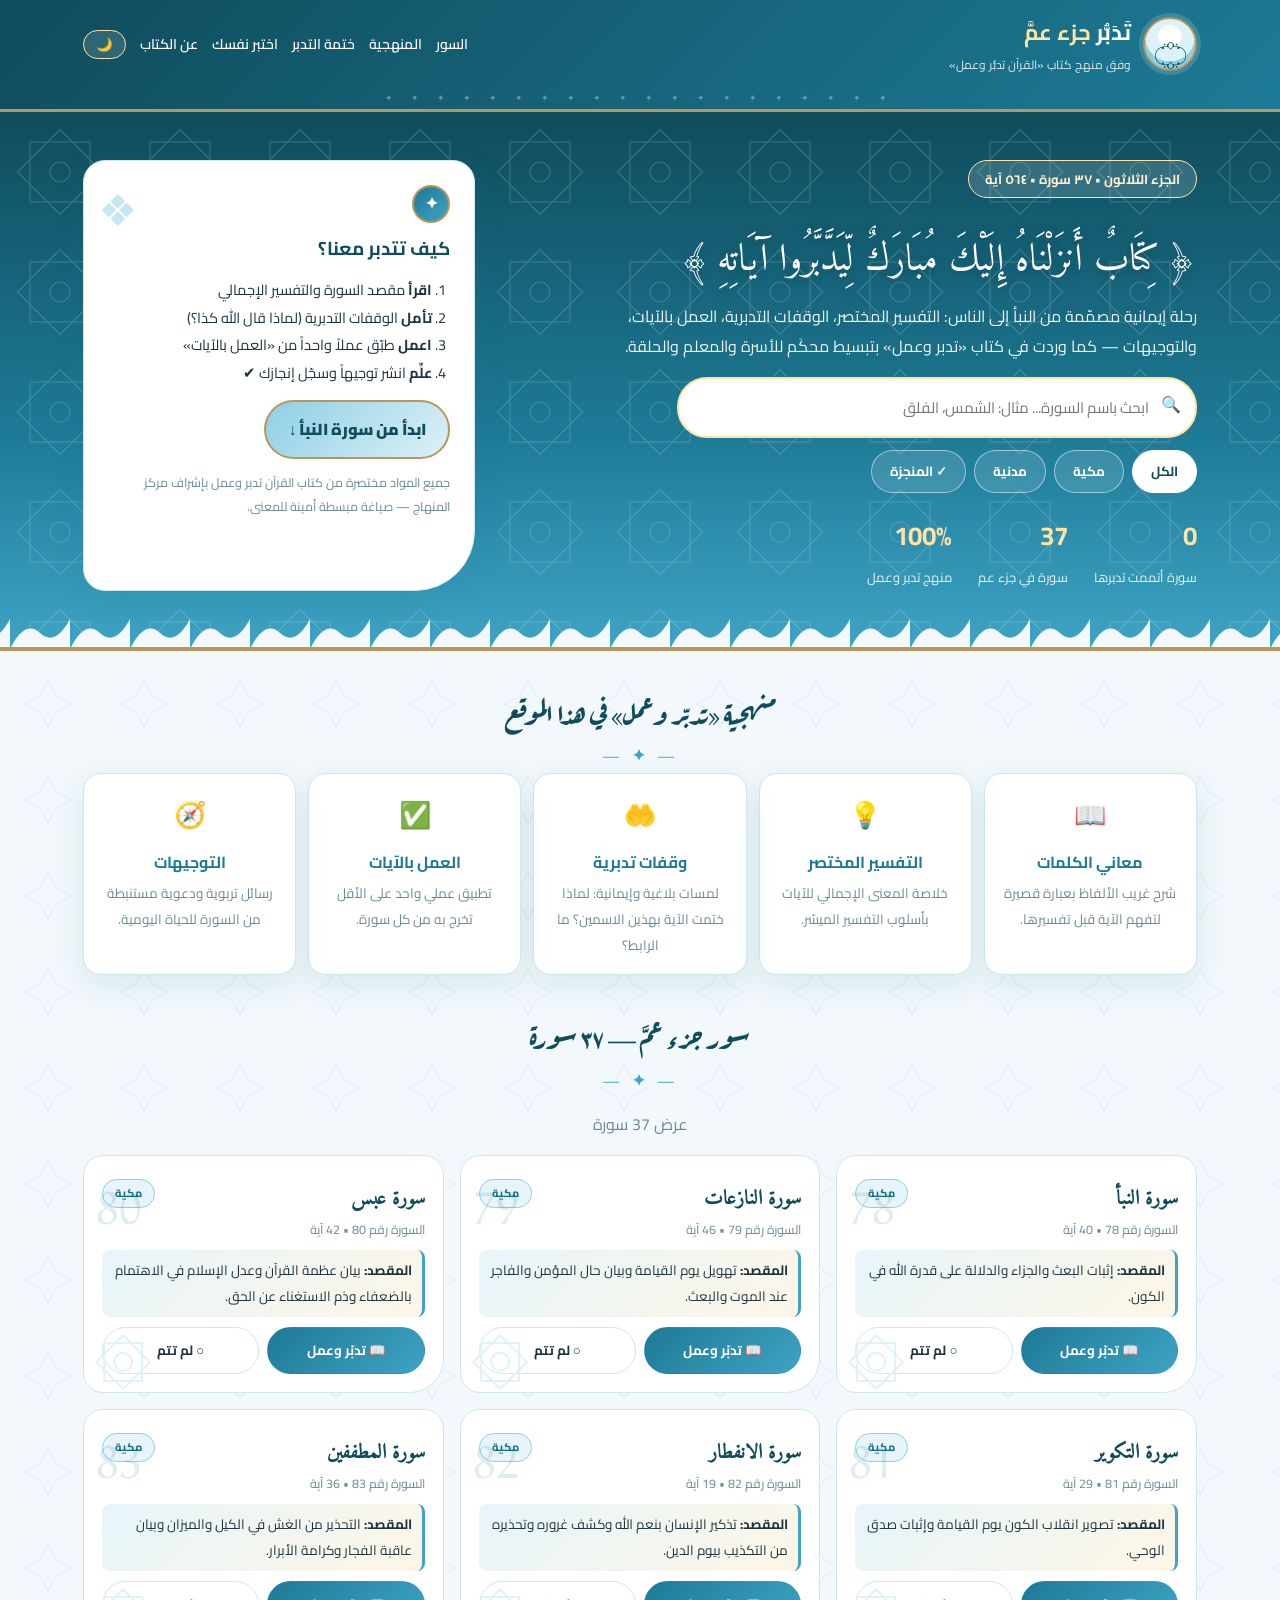
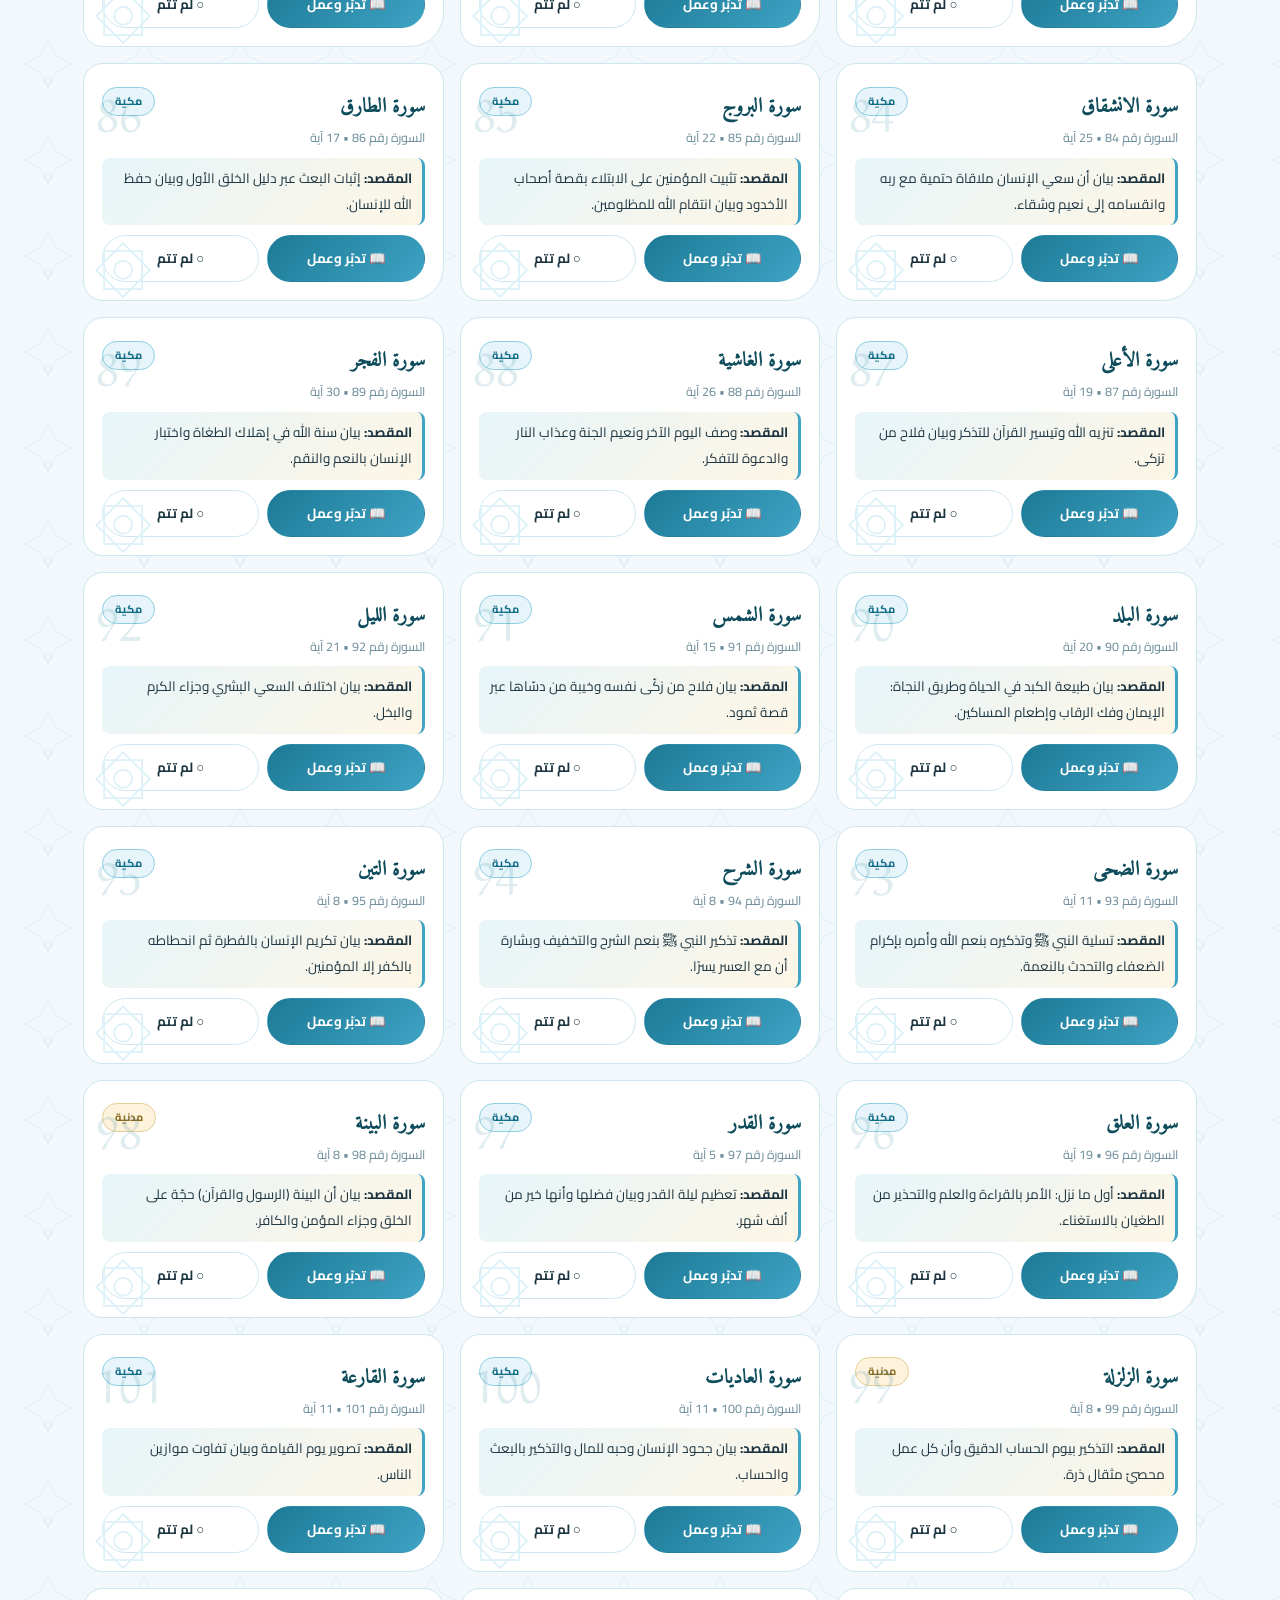
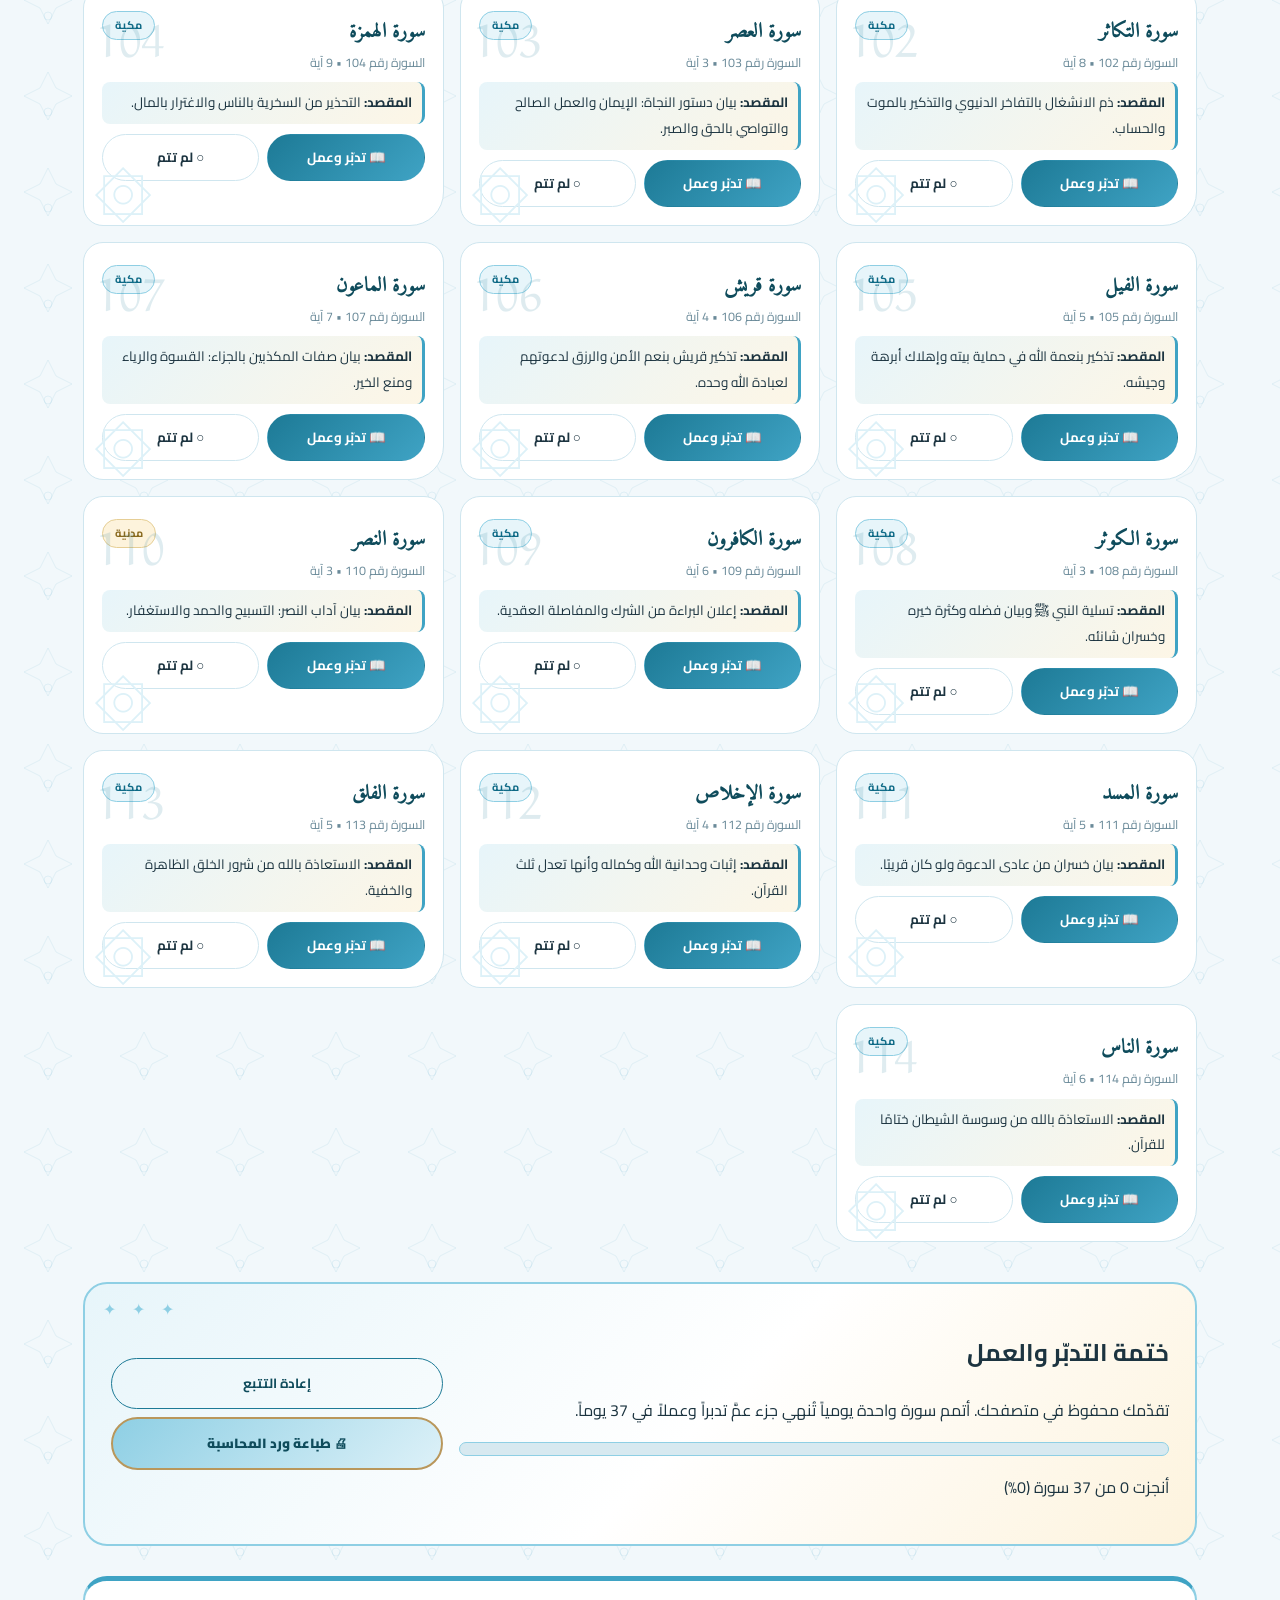
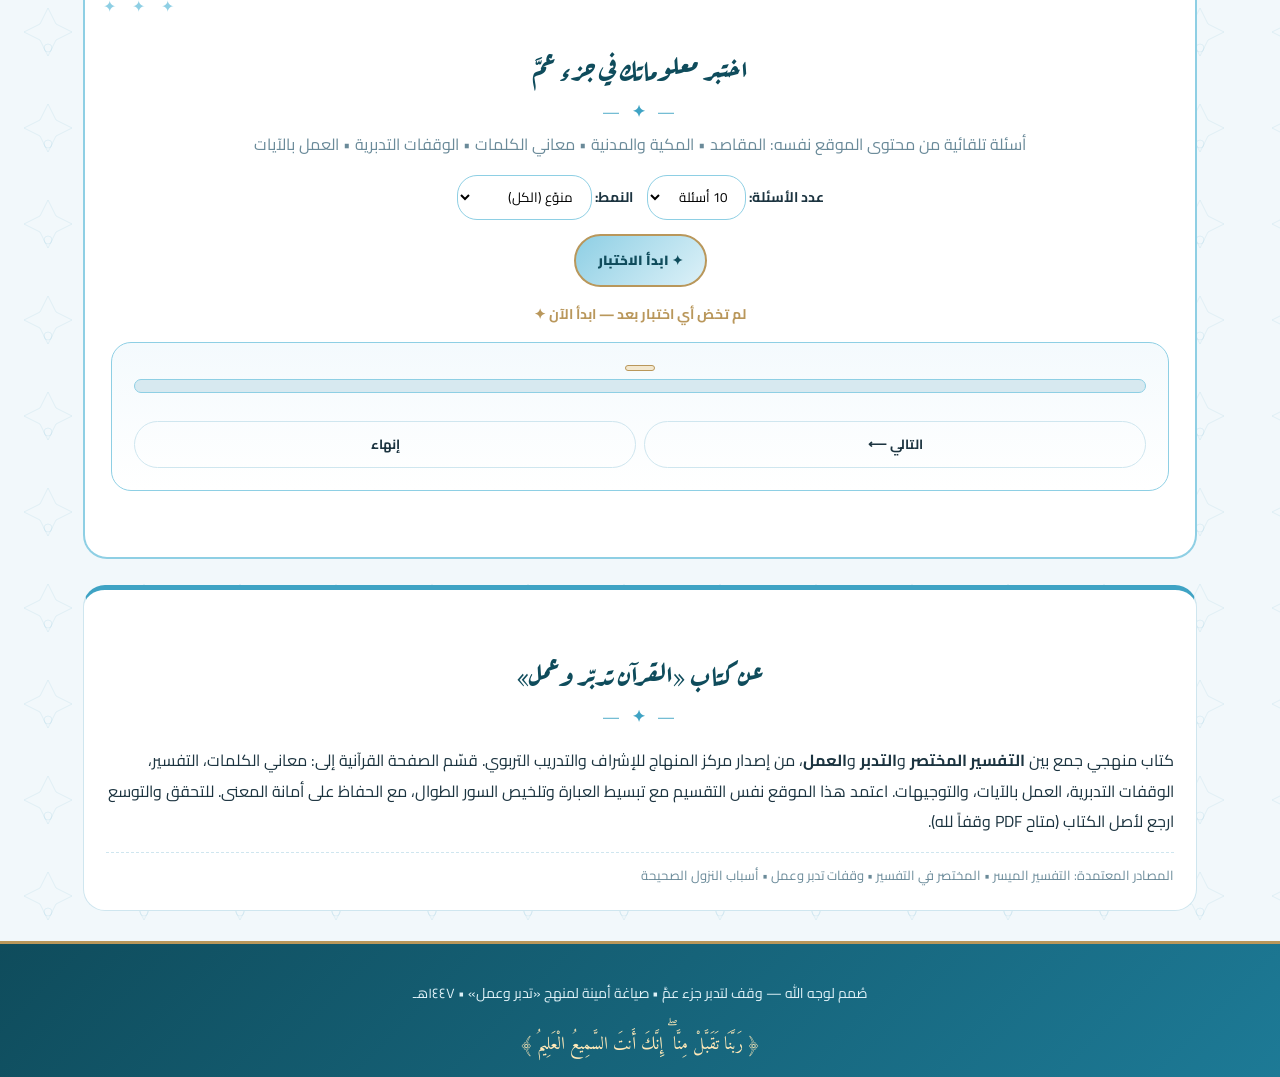
==== index.html @ a47eac1d "نشر موقع تفسير جزء عم - تدبر وعمل" ====
<!DOCTYPE html>
<html lang="ar" dir="rtl">
<head>
<meta charset="UTF-8">
<meta name="viewport" content="width=device-width, initial-scale=1.0">
<title>تفسير جزء عم | تدبّر وعمل</title>
<link rel="preconnect" href="https://fonts.googleapis.com">
<link href="https://fonts.googleapis.com/css2?family=Amiri+Quran&family=Cairo:wght@300;400;600;700;900&family=Aref+Ruqaa:wght@400;700&display=swap" rel="stylesheet">
<link rel="stylesheet" href="styles.css">
</head>
<body>
<header class="topbar">
  <div class="container topbar-inner">
    <div class="brand">
      <div class="logo">۝</div>
      <div>
        <h1>تَدَبُّر <span>جزء عمَّ</span></h1>
        <p>وفق منهج كتاب «القرآن تدبُّر وعمل»</p>
      </div>
    </div>
    <nav>
      <a href="#surahs">السور</a>
      <a href="#manhaj">المنهجية</a>
      <a href="#khatma">ختمة التدبر</a>
      <a href="#quiz">اختبر نفسك</a>
      <a href="#about">عن الكتاب</a>
      <button id="themeBtn" title="الوضع الليلي">🌙</button>
    </nav>
  </div>
</header>

<section class="hero">
  <div class="pattern"></div>
  <div class="container hero-grid">
    <div class="hero-text">
      <span class="badge">الجزء الثلاثون • ٣٧ سورة • ٥٦٤ آية</span>
      <h2>﴿ كِتَابٌ أَنزَلْنَاهُ إِلَيْكَ مُبَارَكٌ لِّيَدَّبَّرُوا آيَاتِهِ ﴾</h2>
      <p class="subtitle">رحلة إيمانية مصمّمة من النبأ إلى الناس: التفسير المختصر، الوقفات التدبرية، العمل بالآيات، والتوجيهات — كما وردت في كتاب «تدبر وعمل» بتبسيط محكَم للأسرة والمعلم والحلقة.</p>
      <div class="hero-actions">
        <div class="search-box">
          <input id="searchInput" type="search" placeholder="ابحث باسم السورة... مثال: الشمس، الفلق">
          <span class="icon">🔍</span>
        </div>
        <div class="filters">
          <button class="filter active" data-f="all">الكل</button>
          <button class="filter" data-f="makki">مكية</button>
          <button class="filter" data-f="madani">مدنية</button>
          <button class="filter" data-f="done">✓ المنجزة</button>
        </div>
      </div>
      <div class="stats">
        <div><b id="statDone">0</b><span>سورة أتممت تدبرها</span></div>
        <div><b>37</b><span>سورة في جزء عم</span></div>
        <div><b>100%</b><span>منهج تدبر وعمل</span></div>
      </div>
    </div>
    <div class="hero-card">
      <div class="orn">✦</div>
      <h3>كيف تتدبر معنا؟</h3>
      <ol>
        <li><b>اقرأ</b> مقصد السورة والتفسير الإجمالي</li>
        <li><b>تأمل</b> الوقفات التدبرية (لماذا قال الله كذا؟)</li>
        <li><b>اعمل</b> طبّق عملاً واحداً من «العمل بالآيات»</li>
        <li><b>علِّم</b> انشر توجيهاً وسجّل إنجازك ✔</li>
      </ol>
      <a href="#surahs" class="btn-gold">ابدأ من سورة النبأ ↓</a>
      <p class="hint">جميع المواد مختصرة من كتاب القرآن تدبر وعمل بإشراف مركز المنهاج — صياغة مبسطة أمينة للمعنى.</p>
    </div>
  </div>
</section>

<main class="container">
  <section id="manhaj" class="manhaj">
    <h2 class="sec-title">منهجية «تدبّر وعمل» في هذا الموقع</h2>
    <div class="manhaj-grid">
      <div class="m-card"><span>📖</span><h4>معاني الكلمات</h4><p>شرح غريب الألفاظ بعبارة قصيرة لتفهم الآية قبل تفسيرها.</p></div>
      <div class="m-card"><span>💡</span><h4>التفسير المختصر</h4><p>خلاصة المعنى الإجمالي للآيات بأسلوب التفسير الميسّر.</p></div>
      <div class="m-card"><span>🤲</span><h4>وقفات تدبرية</h4><p>لمسات بلاغية وإيمانية: لماذا ختمت الآية بهذين الاسمين؟ ما الرابط؟</p></div>
      <div class="m-card"><span>✅</span><h4>العمل بالآيات</h4><p>تطبيق عملي واحد على الأقل تخرج به من كل سورة.</p></div>
      <div class="m-card"><span>🧭</span><h4>التوجيهات</h4><p>رسائل تربوية ودعوية مستنبطة من السورة للحياة اليومية.</p></div>
    </div>
  </section>

  <section id="surahs">
    <div class="sec-head">
      <h2 class="sec-title">سور جزء عمَّ — ٣٧ سورة</h2>
      <p id="countLabel">عرض 37 سورة</p>
    </div>
    <div id="grid" class="grid"></div>
  </section>

  <section id="khatma" class="khatma">
    <div class="khatma-box">
      <div>
        <h2>ختمة التدبّر والعمل</h2>
        <p>تقدّمك محفوظ في متصفحك. أتمم سورة واحدة يومياً تُنهي جزء عمَّ تدبراً وعملاً في 37 يوماً.</p>
        <div class="progress"><div id="bar"></div></div>
        <p id="progressLabel" class="progress-label"></p>
      </div>
      <div class="khatma-actions">
        <button id="resetBtn" class="btn-ghost">إعادة التتبع</button>
        <button id="printBtn" class="btn-gold" onclick="window.print()">🖨 طباعة ورد المحاسبة</button>
      </div>
    </div>
  </section>

  <section id="quiz" class="quiz-sec">
    <h2 class="sec-title">اختبر معلوماتك في جزء عمَّ</h2>
    <p class="quiz-sub">أسئلة تلقائية من محتوى الموقع نفسه: المقاصد • المكية والمدنية • معاني الكلمات • الوقفات التدبرية • العمل بالآيات</p>
    <div class="quiz-setup" id="quizSetup">
      <div class="quiz-opts">
        <label>عدد الأسئلة:
          <select id="qCount">
            <option value="5">5 أسئلة</option>
            <option value="10" selected>10 أسئلة</option>
            <option value="15">15 سؤالًا</option>
            <option value="20">20 سؤالًا</option>
          </select>
        </label>
        <label>النمط:
          <select id="qMode">
            <option value="mix">منوّع (الكل)</option>
            <option value="maqasad">مقاصد السور</option>
            <option value="kalimat">معاني الكلمات</option>
            <option value="tadabbur">تدبر وعمل</option>
            <option value="info">معلومات عامة</option>
          </select>
        </label>
      </div>
      <button class="btn-gold" id="startQuiz">✦ ابدأ الاختبار</button>
      <p id="bestScore" class="best"></p>
    </div>
    <div class="quiz-card hidden" id="quizCard">
      <div class="quiz-top"><span id="qNum"></span><span id="qCat"></span><span id="qScore"></span></div>
      <div class="progress quiz-bar"><div id="qBar"></div></div>
      <h3 id="qText"></h3>
      <div id="qOpts" class="q-opts"></div>
      <div id="qFeed" class="q-feed"></div>
      <div class="quiz-nav">
        <button class="btn" id="nextQ" disabled>التالي ⟵</button>
        <button class="btn" id="quitQ">إنهاء</button>
      </div>
    </div>
    <div class="quiz-result hidden" id="quizResult"></div>
  </section>

  <section id="about" class="about">
    <h2 class="sec-title">عن كتاب «القرآن تدبّر وعمل»</h2>
    <p>كتاب منهجي جمع بين <b>التفسير المختصر</b> و<b>التدبر</b> و<b>العمل</b>، من إصدار مركز المنهاج للإشراف والتدريب التربوي. قسّم الصفحة القرآنية إلى: معاني الكلمات، التفسير، الوقفات التدبرية، العمل بالآيات، والتوجيهات. اعتمد هذا الموقع نفس التقسيم مع تبسيط العبارة وتلخيص السور الطوال، مع الحفاظ على أمانة المعنى. للتحقق والتوسع ارجع لأصل الكتاب (متاح PDF وقفاً لله).</p>
    <div class="sources">
      <span>المصادر المعتمدة: التفسير الميسر • المختصر في التفسير • وقفات تدبر وعمل • أسباب النزول الصحيحة</span>
    </div>
  </section>
</main>

<footer>
  <div class="container foot">
    <p>صُمم لوجه الله — وقف لتدبر جزء عمَّ • صياغة أمينة لمنهج «تدبر وعمل» • ١٤٤٧هـ</p>
    <p class="dua">﴿ رَبَّنَا تَقَبَّلْ مِنَّا ۖ إِنَّكَ أَنتَ السَّمِيعُ الْعَلِيمُ ﴾</p>
  </div>
</footer>

<!-- Modal -->
<div id="modal" class="modal hidden">
  <div class="modal-card">
    <button id="closeBtn" class="close">✕</button>
    <div id="modalBody"></div>
  </div>
</div>

<script src="surahs-data.js"></script>
<script src="app.js"></script>
<script src="quiz.js"></script>
</body>
</html>
---- styles.css ----
:root{
  --sky900:#0f4c5c; --sky700:#1d7a96; --sky500:#3fa3c4; --sky300:#8ecfe4; --sky100:#ddf1f8;
  --bg:#f2f8fb; --card:#ffffff; --ink:#1c3440; --muted:#6a8a99; --line:#cfe6ef;
  --gold:#b9975b; --gold-soft:#f3e8cf;
  --shadow:0 10px 30px rgba(29,122,150,.12);
}
*{box-sizing:border-box}
body{margin:0;font-family:'Cairo',sans-serif;background:var(--bg);color:var(--ink);line-height:1.9;
  background-image:url("data:image/svg+xml,%3Csvg xmlns='http://www.w3.org/2000/svg' width='96' height='96' viewBox='0 0 96 96'%3E%3Cg fill='none' stroke='%233fa3c4' stroke-opacity='.10'%3E%3Cpath d='M48 8l8 16 16 8-16 8-8 16-8-16-16-8 16-8z'/%3E%3Ccircle cx='48' cy='48' r='4'/%3E%3C/g%3E%3C/svg%3E");}
body.dark{--bg:#0d2029;--card:#143039;--ink:#e6f3f7;--muted:#93b5c3;--line:#224652;--shadow:0 12px 32px rgba(0,0,0,.45)}
.container{max-width:1150px;margin:auto;padding:0 18px}
/* شريط علوي */
.topbar{position:sticky;top:0;z-index:50;background:linear-gradient(135deg,#0f4c5c,#1d7a96);color:#fff;border-bottom:3px solid var(--gold)}
.topbar::after{content:'✦ ✦ ✦ ✦ ✦ ✦ ✦ ✦ ✦ ✦ ✦ ✦ ✦ ✦ ✦ ✦ ✦ ✦ ✦ ✦';display:block;text-align:center;font-size:9px;letter-spacing:8px;color:rgba(255,255,255,.35);padding-bottom:3px}
.topbar-inner{display:flex;justify-content:space-between;align-items:center;padding:12px 18px;gap:12px;flex-wrap:wrap}
.brand{display:flex;gap:12px;align-items:center}
.logo{width:54px;height:54px;display:grid;place-items:center;font-size:26px;color:#0f4c5c;border-radius:50%;
  background:radial-gradient(circle at 50% 35%,#fff 0 28%,var(--sky100) 29% 60%,var(--sky300) 61% 100%);
  border:2px solid var(--gold);box-shadow:0 0 0 4px rgba(255,255,255,.15);font-family:'Amiri Quran',serif}
.brand h1{margin:0;font-size:22px}.brand h1 span{color:#ffe3a3}
.brand p{margin:0;font-size:12px;opacity:.85}
nav{display:flex;gap:14px;align-items:center}
nav a{color:#fff;text-decoration:none;font-weight:600;font-size:14px}
nav a:hover{color:#ffe3a3}
#themeBtn{border:1px solid #ffe3a3;background:rgba(255,255,255,.12);color:#fff;border-radius:20px;padding:6px 12px;cursor:pointer}
/* الواجهة */
.hero{position:relative;background:linear-gradient(180deg,#0f4c5c 0%,#1d7a96 60%,#3fa3c4 100%);color:#fff;overflow:hidden;padding:48px 0 56px;
  border-bottom:4px solid var(--gold)}
.hero::before{content:'';position:absolute;inset:0;opacity:.16;
  background-image:url("data:image/svg+xml,%3Csvg xmlns='http://www.w3.org/2000/svg' width='120' height='120' viewBox='0 0 120 120'%3E%3Cg fill='none' stroke='%23ffffff' stroke-width='1.2'%3E%3Crect x='30' y='30' width='60' height='60'/%3E%3Crect x='30' y='30' width='60' height='60' transform='rotate(45 60 60)'/%3E%3Ccircle cx='60' cy='60' r='10'/%3E%3C/g%3E%3C/svg%3E");
  background-size:120px 120px}
.hero::after{content:'';position:absolute;bottom:-2px;left:0;right:0;height:34px;
  background:url("data:image/svg+xml,%3Csvg xmlns='http://www.w3.org/2000/svg' width='60' height='34' viewBox='0 0 60 34'%3E%3Cpath d='M0 34 Q15 4 30 18 T60 4 L60 34 Z' fill='%23f2f8fb'/%3E%3C/svg%3E") repeat-x bottom/auto 34px}
body.dark .hero::after{filter:brightness(.12)}
.pattern{display:none}
.hero-grid{position:relative;display:grid;grid-template-columns:1.6fr .9fr;gap:24px}
@media(max-width:900px){.hero-grid{grid-template-columns:1fr}}
.badge{display:inline-block;background:rgba(255,255,255,.15);border:1px solid #ffe3a3;color:#fff2cf;padding:6px 16px;border-radius:100px;font-size:13px;font-weight:700}
.hero h2{font-family:'Amiri Quran',serif;font-weight:400;font-size:clamp(24px,3.4vw,38px);margin:14px 0;color:#fff;text-shadow:0 2px 12px rgba(0,0,0,.25)}
.subtitle{opacity:.94;max-width:640px}
.hero-actions{margin-top:16px;display:flex;flex-direction:column;gap:12px}
.search-box{position:relative;max-width:520px}
.search-box input{width:100%;padding:14px 46px 14px 14px;border-radius:30px;border:2px solid #ffe3a3;font-family:inherit;font-size:15px;background:#fff}
.search-box .icon{position:absolute;right:16px;top:12px}
.filters{display:flex;gap:8px;flex-wrap:wrap}
.filter{border:1.5px solid rgba(255,255,255,.5);background:rgba(255,255,255,.12);color:#fff;padding:8px 18px;border-radius:100px;cursor:pointer;font-family:inherit;font-weight:700}
.filter.active{background:#fff;color:var(--sky900);border-color:#fff}
.stats{display:flex;gap:26px;margin-top:18px}
.stats b{display:block;font-size:26px;color:#ffe3a3}
.stats span{font-size:13px;opacity:.9}
.hero-card{background:var(--card);color:var(--ink);border-radius:22px 22px 60px 22px;padding:24px;box-shadow:var(--shadow);border:1px solid var(--line);position:relative;overflow:hidden}
.hero-card::before{content:'❖';position:absolute;top:8px;left:14px;color:var(--sky300);font-size:44px;opacity:.5}
.hero-card .orn{background:linear-gradient(135deg,var(--sky700),var(--sky500));color:#fff;width:38px;height:38px;display:grid;place-items:center;border-radius:50%;font-weight:900;border:2px solid var(--gold)}
.hero-card h3{margin:8px 0 10px;color:var(--sky900)}
body.dark .hero-card h3{color:var(--sky300)}
.hero-card ol{margin:0 18px 14px 0;padding:0;font-size:14.5px}
.btn-gold{display:inline-block;background:linear-gradient(135deg,#8ecfe4,#ddf1f8);color:#0f4c5c;font-weight:900;padding:12px 22px;border-radius:30px;text-decoration:none;border:2px solid var(--gold);cursor:pointer;font-family:inherit}
.hint{font-size:12.5px;color:var(--muted)}
.sec-title{font-family:'Aref Ruqaa',serif;color:var(--sky900);font-size:28px;margin:34px 0 4px;text-align:center}
.sec-title::after{content:'— ✦ —';display:block;color:var(--sky500);font-size:16px;letter-spacing:4px}
body.dark .sec-title{color:var(--sky300)}
.manhaj-grid{display:grid;grid-template-columns:repeat(5,1fr);gap:12px}
@media(max-width:900px){.manhaj-grid{grid-template-columns:repeat(2,1fr)}}
.m-card{background:var(--card);border:1px solid var(--line);border-radius:18px;padding:16px;box-shadow:var(--shadow);text-align:center;position:relative;overflow:hidden}
.m-card::top,.m-card::before{content:'';position:absolute;top:0;left:0;right:0;height:5px;background:linear-gradient(90deg,var(--sky300),var(--gold),var(--sky300))}
.m-card span{font-size:26px}.m-card h4{margin:8px 0 4px;color:var(--sky700)}
body.dark .m-card h4{color:var(--sky300)}
.m-card p{margin:0;font-size:13.5px;color:var(--muted)}
.sec-head{text-align:center}
.sec-head p{color:var(--muted)}
.grid{display:grid;grid-template-columns:repeat(3,1fr);gap:16px;padding-bottom:10px}
@media(max-width:900px){.grid{grid-template-columns:repeat(2,1fr)}}
@media(max-width:600px){.grid{grid-template-columns:1fr}}
.s-card{background:var(--card);border:1.5px solid var(--line);border-radius:20px 20px 34px 20px;padding:18px;cursor:pointer;transition:.22s;position:relative;overflow:hidden}
.s-card::before{content:'۞';position:absolute;left:10px;bottom:2px;font-size:60px;color:var(--sky100);line-height:1}
body.dark .s-card::before{color:#1d3f4b}
.s-card:hover{transform:translateY(-4px);box-shadow:var(--shadow);border-color:var(--sky500)}
.s-card.done{border-color:var(--sky500);background:linear-gradient(180deg,#eaf7fc,var(--card))}
body.dark .s-card.done{background:linear-gradient(180deg,#123845,var(--card))}
.s-num{position:absolute;left:12px;top:2px;font-family:'Aref Ruqaa';font-size:46px;opacity:.14;color:var(--sky700)}
.s-top{display:flex;justify-content:space-between;align-items:center;gap:8px}
.s-name{font-weight:900;font-size:20px;font-family:'Amiri Quran',serif;color:var(--sky900)}
body.dark .s-name{color:#d9eef5}
.tag{font-size:11px;padding:3px 12px;border-radius:100px;font-weight:700;border:1.5px solid}
.tag.makki{background:#e7f5fa;color:#0f6a86;border-color:#8ecfe4}
.tag.madani{background:#fdf3dd;color:#8a6a1f;border-color:#e6cf95}
.s-meta{font-size:12.5px;color:var(--muted);margin:6px 0}
.s-maqsad{font-size:13.5px;background:linear-gradient(135deg,#e7f5fa,#fdf6e6);border-right:3px solid var(--sky500);padding:8px 10px;border-radius:8px;margin:8px 0}
body.dark .s-maqsad{background:#1a3540}
.s-actions{display:flex;gap:8px;margin-top:10px}
.btn{flex:1;padding:10px;border-radius:30px;border:1.5px solid var(--line);background:transparent;cursor:pointer;font-family:inherit;font-weight:700;color:var(--ink)}
.btn.primary{background:linear-gradient(135deg,var(--sky700),var(--sky500));color:#fff;border-color:transparent}
.btn.check.done{background:#2e9e8b;color:#fff;border-color:#2e9e8b}
.khatma{margin:30px 0}
.khatma-box{background:linear-gradient(135deg,#e7f5fa,#ffffff 55%,#fdf3dd);color:var(--ink);border-radius:24px;padding:26px;display:grid;grid-template-columns:1.5fr .7fr;gap:16px;border:2px solid var(--sky300);position:relative;overflow:hidden}
.khatma-box::before{content:'✦ ✦ ✦';position:absolute;top:10px;left:18px;color:var(--sky300);letter-spacing:6px}
body.dark .khatma-box{background:linear-gradient(135deg,#123845,#1a3540);color:var(--ink)}
@media(max-width:800px){.khatma-box{grid-template-columns:1fr}}
.progress{height:14px;background:#d7e9f0;border-radius:100px;overflow:hidden;border:1px solid var(--sky300)}
.progress div{height:100%;width:0;background:linear-gradient(90deg,var(--sky700),var(--sky300));transition:.4s}
.btn-ghost{background:transparent;border:1.5px solid var(--sky700);color:var(--sky900);padding:12px 16px;border-radius:30px;cursor:pointer;font-family:inherit;font-weight:700;margin-bottom:8px;width:100%}
body.dark .btn-ghost{color:#fff;border-color:#fff}
.khatma-actions{display:flex;flex-direction:column;justify-content:center}
.about{background:var(--card);border:1.5px solid var(--line);border-radius:22px;padding:22px;margin-bottom:30px;border-top:5px solid var(--sky500)}
.sources{margin-top:10px;font-size:13px;color:var(--muted);border-top:1px dashed var(--line);padding-top:10px}
footer{background:linear-gradient(135deg,#0f4c5c,#1d7a96);color:#dff1f7;text-align:center;padding:22px;font-size:14px;border-top:3px solid var(--gold)}
.dua{font-family:'Amiri Quran',serif;font-size:18px;margin:6px 0 0;color:#ffe9b8}
.modal{position:fixed;inset:0;background:rgba(15,76,92,.55);display:grid;place-items:center;padding:16px;z-index:100;backdrop-filter:blur(3px)}
.modal.hidden{display:none}
.modal-card{background:var(--bg);max-width:860px;width:100%;max-height:90vh;overflow:auto;border-radius:24px;padding:28px;position:relative;border:2px solid var(--sky500);background-image:url("data:image/svg+xml,%3Csvg xmlns='http://www.w3.org/2000/svg' width='96' height='96' viewBox='0 0 96 96'%3E%3Cg fill='none' stroke='%233fa3c4' stroke-opacity='.12'%3E%3Cpath d='M48 8l8 16 16 8-16 8-8 16-8-16-16-8 16-8z'/%3E%3C/g%3E%3C/svg%3E")}
.close{position:sticky;top:0;float:left;background:var(--sky900);color:#fff;border:none;width:36px;height:36px;border-radius:50%;cursor:pointer;font-size:16px}
.m-head{text-align:center;border-bottom:2px solid var(--line);padding-bottom:14px;margin-bottom:14px}
.bismillah{font-family:'Amiri Quran',serif;font-size:22px;color:var(--sky700)}
body.dark .bismillah{color:var(--sky300)}
.m-head h2{font-family:'Amiri Quran',serif;font-size:36px;margin:4px 0;color:var(--sky900)}
body.dark .m-head h2{color:var(--sky300)}
.m-head p{color:var(--muted);font-size:14px;margin:4px 0}
.m-tags span{display:inline-block;background:#e7f5fa;border:1px solid var(--sky300);color:#0f4c5c;border-radius:20px;padding:6px 14px;font-size:13px}
.verse{background:var(--card);border:1px solid var(--line);border-radius:16px;padding:14px 16px;margin:12px 0;border-top:3px solid var(--sky300)}
.verse.work{border-top-color:#7fc98f}.verse.taw{border-top-color:var(--gold)}
.verse h4{margin:0 0 6px;color:var(--sky700);display:flex;gap:8px;align-items:center}
body.dark .verse h4{color:var(--sky300)}
.verse h4::before{content:'✦';color:var(--gold)}
.verse ul{margin:6px 18px 0 0;padding:0;font-size:14.5px}
.qtext{font-family:'Amiri Quran',serif;font-size:21px;background:linear-gradient(135deg,#e7f5fa,#fdf6e6);border:1.5px solid var(--sky300);padding:14px;border-radius:16px;margin:8px 0;text-align:center;color:#0f4c5c}
body.dark .qtext{background:#1a3540;color:#e6f3f7}
.kalimat{display:flex;flex-wrap:wrap;gap:6px;margin:8px 0}
.kalimat span{background:#eef7fa;color:#0f4c5c;border-radius:20px;padding:2px 12px;font-size:12.5px;border:1px solid var(--sky300)}
body.dark .kalimat span{background:#223f4a;color:#e6f3f7}
.m-foot{display:flex;gap:8px;margin-top:12px}
@media print{.topbar,.hero-actions,.filters,.khatma-actions,footer,#themeBtn{display:none!important}}
/* الاختبار */
.quiz-sec{background:var(--card);border:2px solid var(--sky300);border-radius:24px;padding:26px;margin:26px 0;border-top:5px solid var(--sky500);position:relative;overflow:hidden}
.quiz-sec::before{content:'✦ ✦ ✦';position:absolute;top:10px;left:18px;color:var(--sky300);letter-spacing:6px}
.quiz-sub{text-align:center;color:var(--muted);margin-top:0}
.quiz-setup{text-align:center}
.quiz-opts{display:flex;gap:14px;justify-content:center;flex-wrap:wrap;margin:14px 0}
.quiz-opts label{font-weight:700;font-size:14px}
.quiz-opts select{font-family:inherit;padding:8px 14px;border-radius:20px;border:1.5px solid var(--sky300);background:#fff}
.best{color:var(--gold);font-weight:700;font-size:14px}
.quiz-card{background:linear-gradient(180deg,#f4fafd,#fff);border:1.5px solid var(--sky300);border-radius:20px;padding:22px}
body.dark .quiz-card{background:#162e38}
.quiz-top{display:flex;justify-content:space-between;font-size:13px;font-weight:700;color:var(--sky700);margin-bottom:8px;flex-wrap:wrap;gap:6px}
body.dark .quiz-top{color:var(--sky300)}
#qCat{background:var(--gold-soft);border:1px solid var(--gold);border-radius:20px;padding:2px 14px}
.quiz-bar{margin:8px 0 14px}
#qText{font-size:19px;color:var(--sky900);margin:10px 0 14px}
body.dark #qText{color:#e6f3f7}
.q-opts{display:grid;gap:10px}
.q-opt{text-align:right;padding:13px 16px;border-radius:14px;border:1.5px solid var(--line);background:#fff;cursor:pointer;font-family:inherit;font-size:15px;transition:.15s}
body.dark .q-opt{background:#0f2630;color:#e6f3f7}
.q-opt:hover:not(:disabled){border-color:var(--sky500);transform:translateX(-3px)}
.q-opt.correct{background:#e4f6ec!important;border-color:#2e9e6b!important;color:#14532d}
.q-opt.wrong{background:#fde8e8!important;border-color:#d66!important;color:#7a1f1f}
.q-feed{margin-top:12px;padding:10px 14px;border-radius:12px;font-size:14px;display:none}
.q-feed.ok,.q-feed.no{display:block}
.q-feed.ok{background:#e4f6ec;color:#14532d;border:1px solid #2e9e6b}
.q-feed.no{background:#fdf3dd;color:#7a5a10;border:1px solid var(--gold)}
.quiz-nav{display:flex;gap:8px;margin-top:14px}
.quiz-result{text-align:center;padding:20px}
.res-circle{width:110px;height:110px;margin:auto;display:grid;place-items:center;font-size:26px;font-weight:900;color:#fff;border-radius:50%;background:linear-gradient(135deg,var(--sky700),var(--sky500));border:3px solid var(--gold)}
.res-btns{display:flex;gap:8px;justify-content:center;margin:14px 0;flex-wrap:wrap}
.review{text-align:right;display:grid;gap:8px;margin-top:12px}
.review.hidden{display:none}
.rev{background:#f7fbfd;border:1px solid var(--line);border-radius:12px;padding:10px 14px;font-size:14px}
body.dark .rev{background:#0f2630}
.rev.ok{border-right:4px solid #2e9e6b}.rev.no{border-right:4px solid #d66}
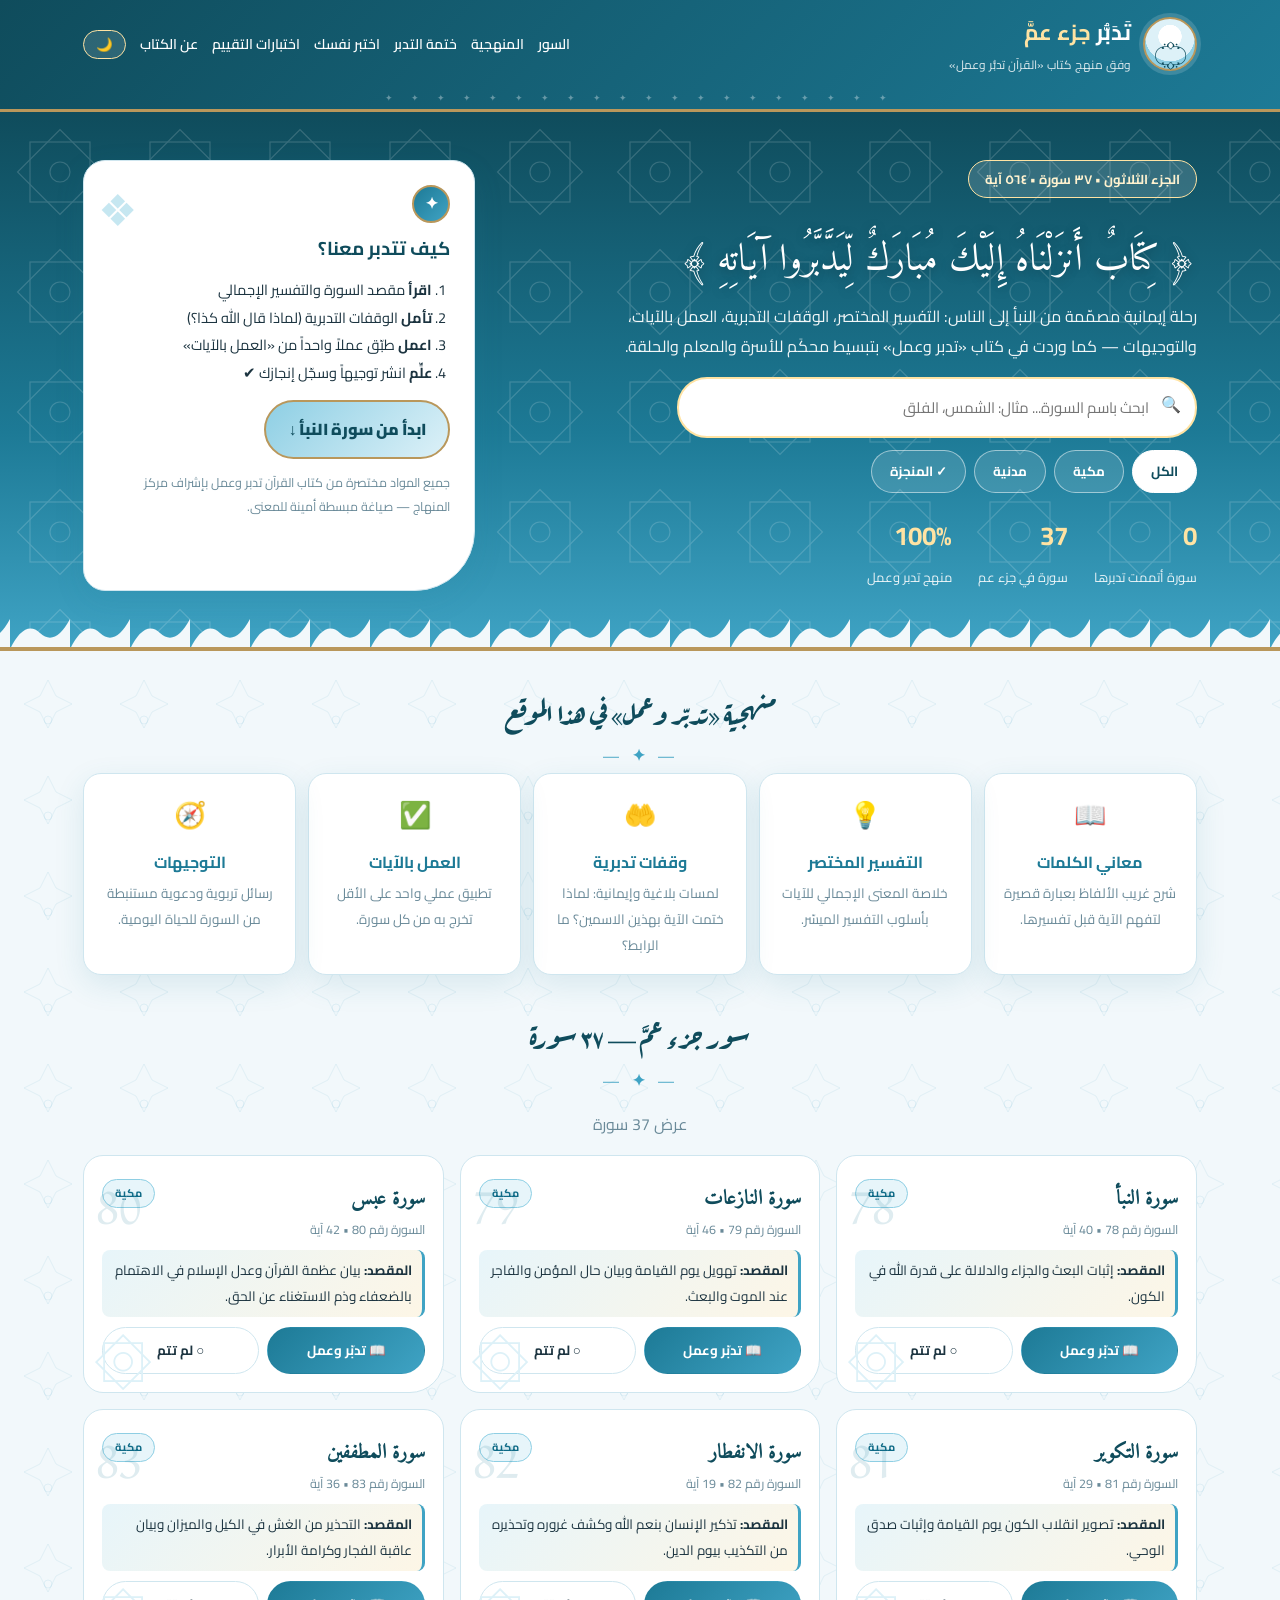
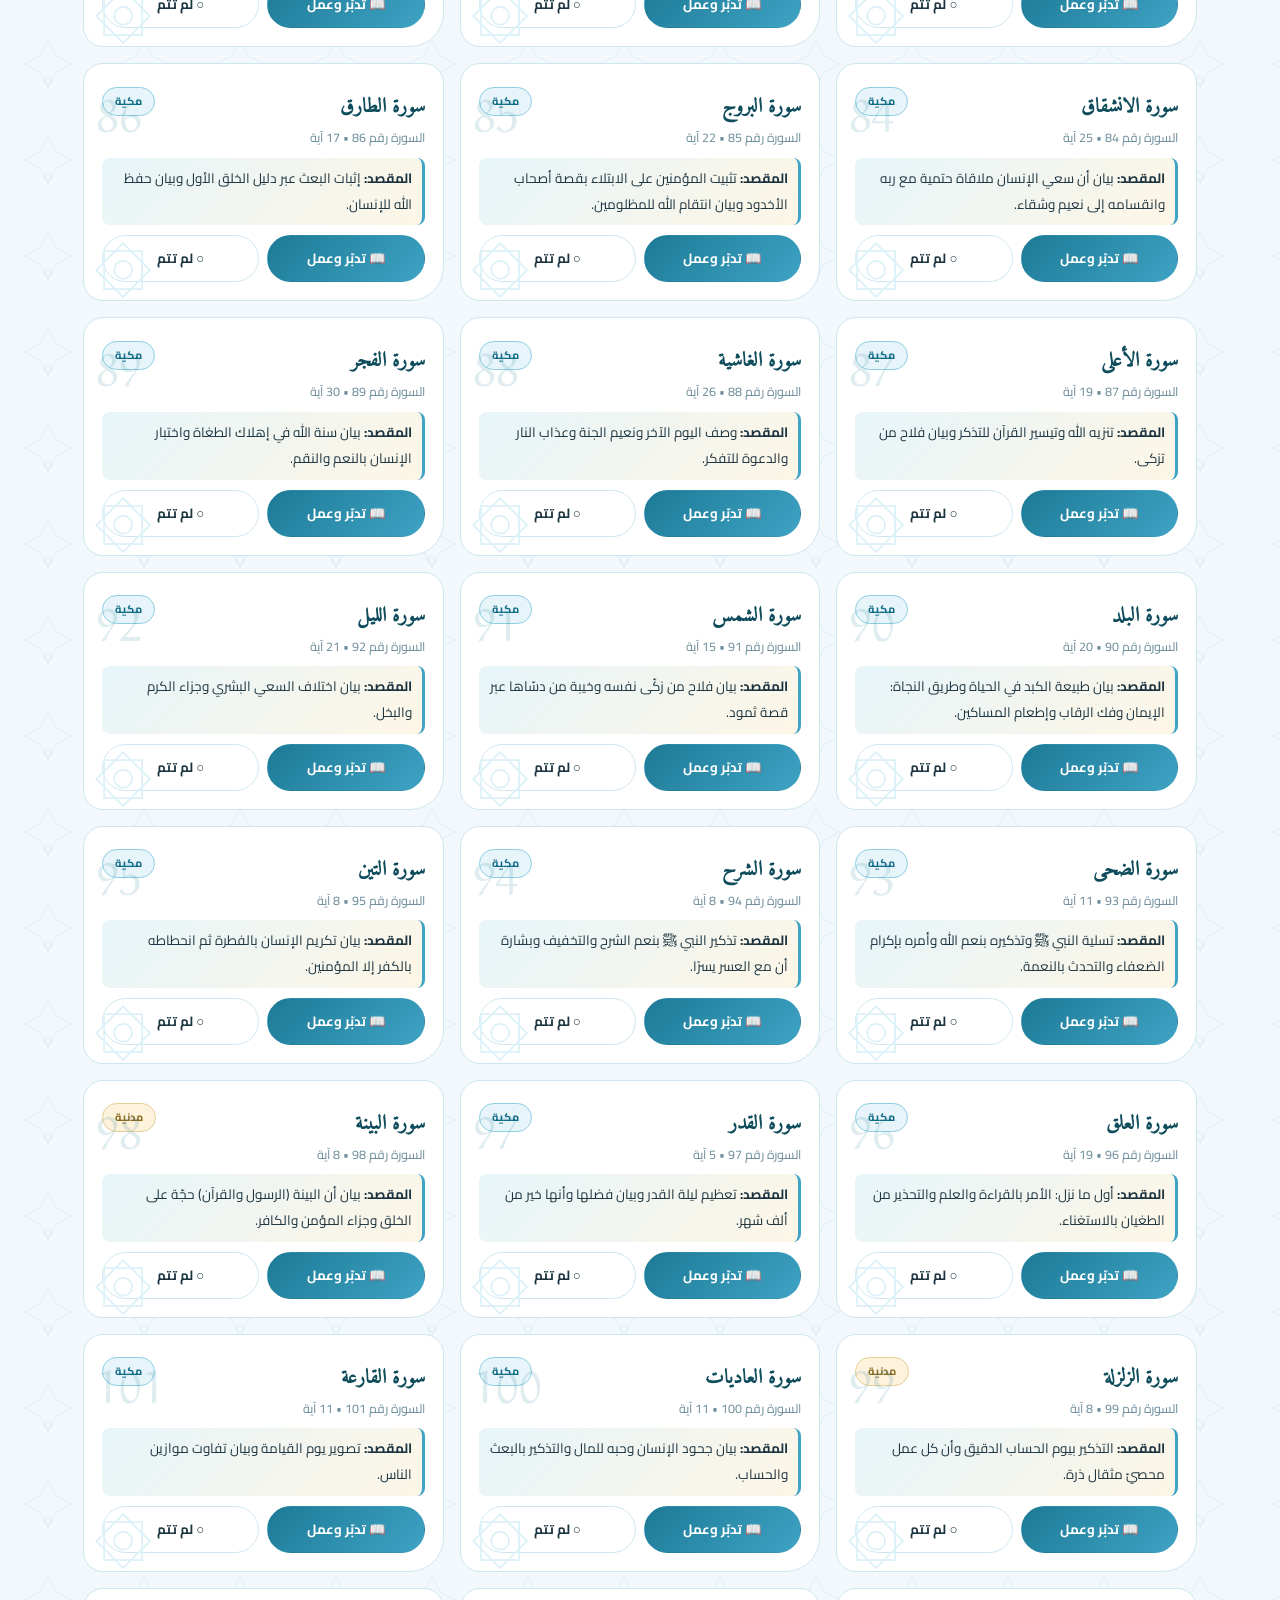
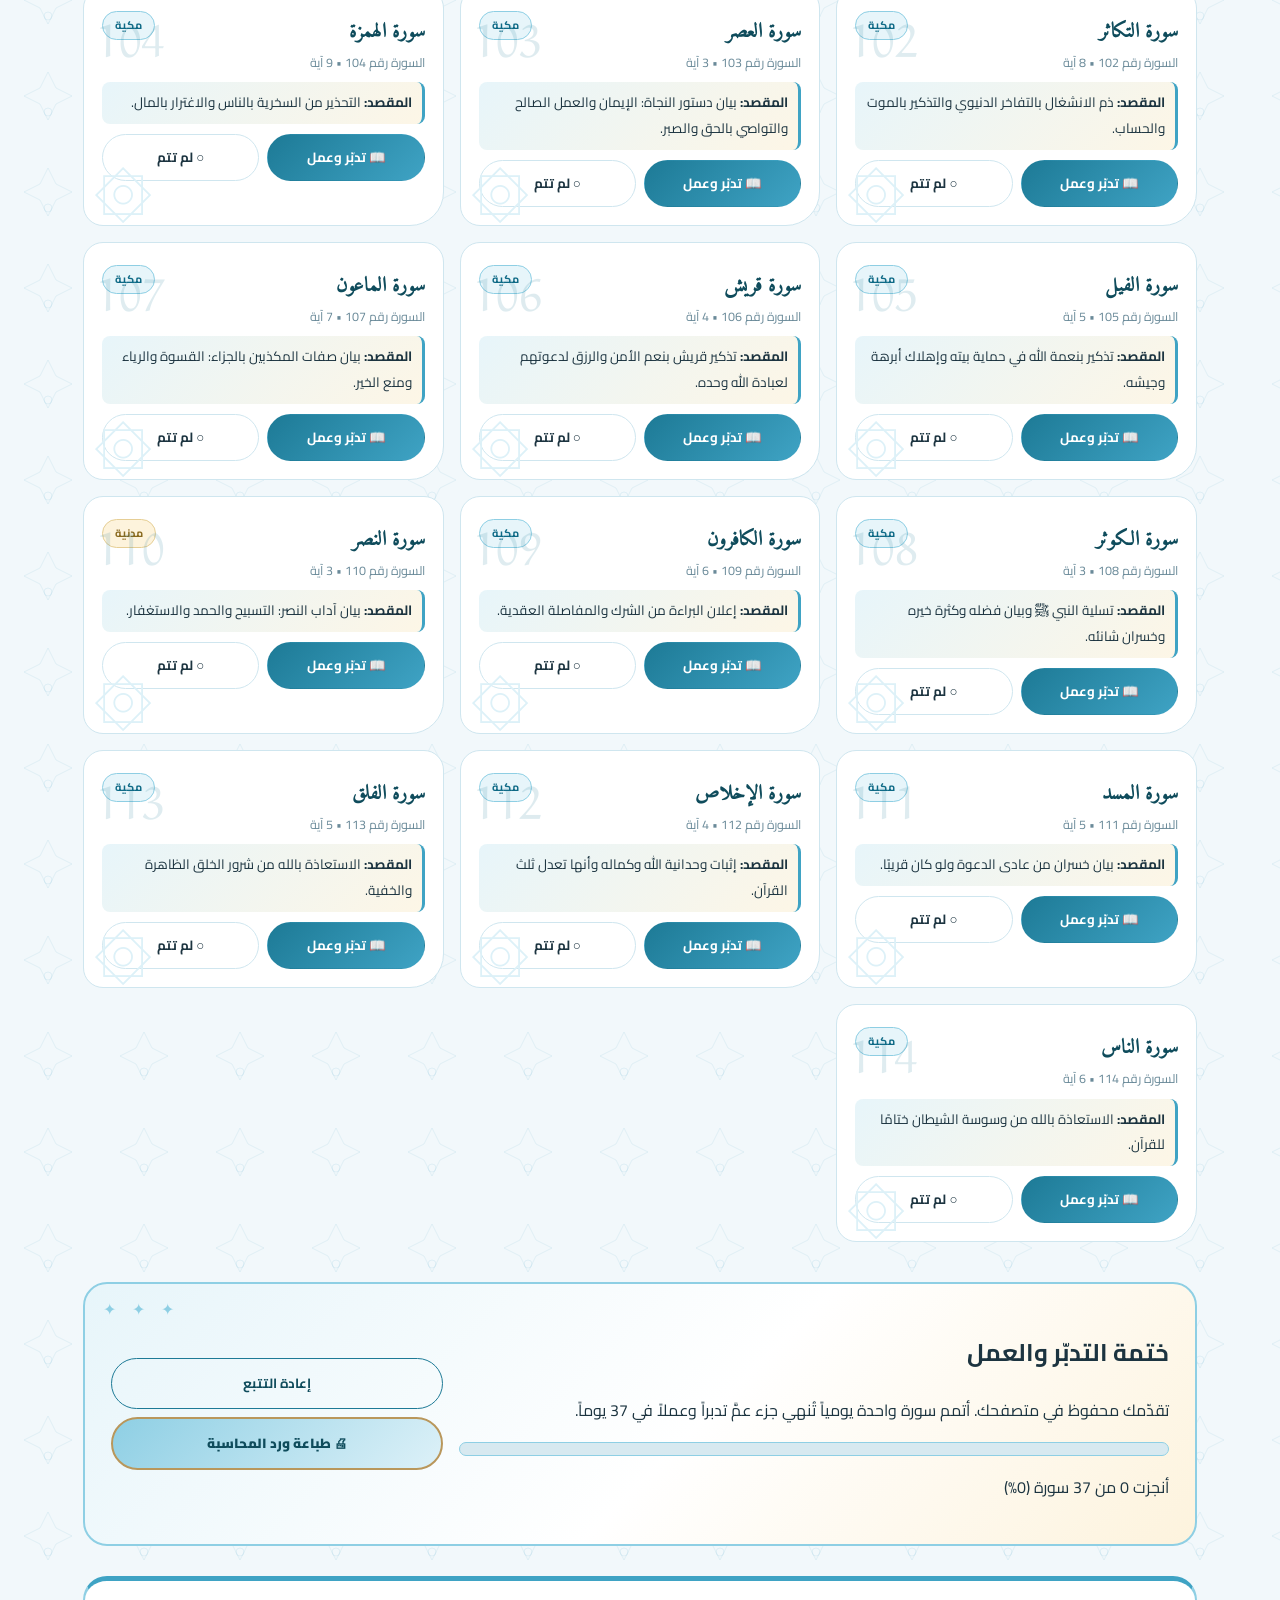
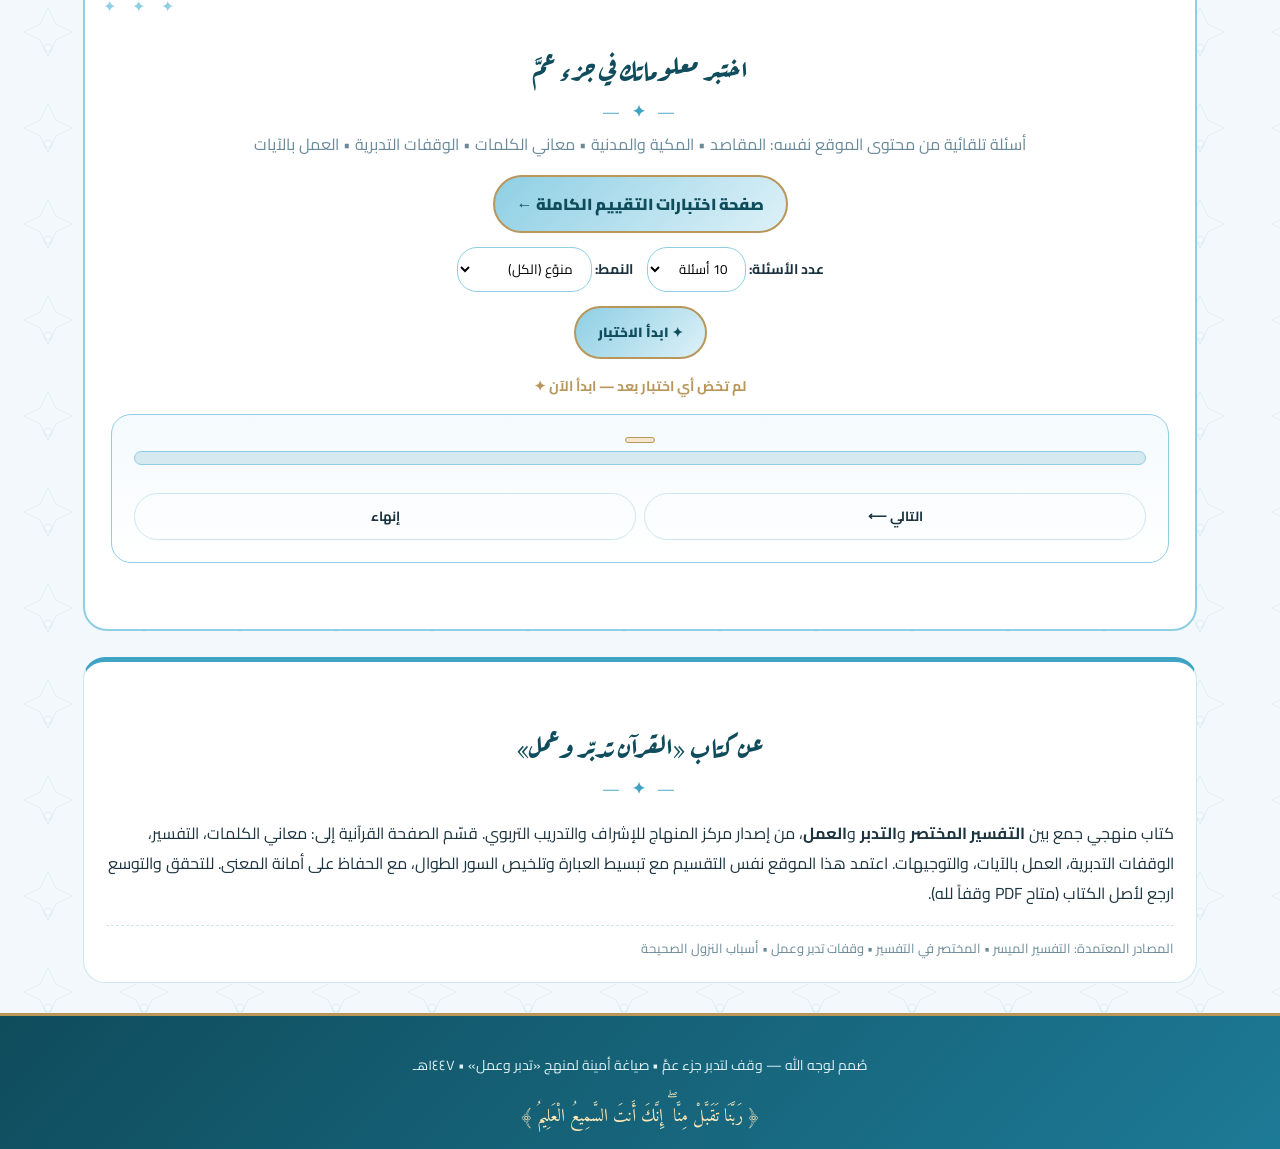
==== commit 3a469825: "Add standalone assessment page (quiz.html) with question bank, exam settings, timer and results anal" ====
--- a/index.html
+++ b/index.html
@@ -23,6 +23,7 @@
       <a href="#manhaj">المنهجية</a>
       <a href="#khatma">ختمة التدبر</a>
       <a href="#quiz">اختبر نفسك</a>
+      <a href="quiz.html">اختبارات التقييم</a>
       <a href="#about">عن الكتاب</a>
       <button id="themeBtn" title="الوضع الليلي">🌙</button>
     </nav>
@@ -107,6 +108,7 @@
   <section id="quiz" class="quiz-sec">
     <h2 class="sec-title">اختبر معلوماتك في جزء عمَّ</h2>
     <p class="quiz-sub">أسئلة تلقائية من محتوى الموقع نفسه: المقاصد • المكية والمدنية • معاني الكلمات • الوقفات التدبرية • العمل بالآيات</p>
+    <p class="quiz-more"><a href="quiz.html" class="btn-gold">صفحة اختبارات التقييم الكاملة ←</a></p>
     <div class="quiz-setup" id="quizSetup">
       <div class="quiz-opts">
         <label>عدد الأسئلة:
--- a/styles.css
+++ b/styles.css
@@ -165,3 +165,172 @@
 .rev{background:#f7fbfd;border:1px solid var(--line);border-radius:12px;padding:10px 14px;font-size:14px}
 body.dark .rev{background:#0f2630}
 .rev.ok{border-right:4px solid #2e9e6b}.rev.no{border-right:4px solid #d66}
+.quiz-more{text-align:center;margin:14px 0 0}
+
+/* =======================================================
+   صفحة الاختبارات المنفصلة (quiz.html)
+   ======================================================= */
+nav a.active{color:#ffe3a3;border-bottom:2px solid #ffe3a3;padding-bottom:2px}
+.ex-hero{position:relative;background:linear-gradient(150deg,#0f4c5c,#1d7a96 55%,#3fa3c4);color:#fff;padding:34px 0 44px;border-bottom:4px solid var(--gold);overflow:hidden}
+.ex-hero::before{content:'';position:absolute;inset:0;opacity:.14;background-image:url("data:image/svg+xml,%3Csvg xmlns='http://www.w3.org/2000/svg' width='110' height='110' viewBox='0 0 110 110'%3E%3Cg fill='none' stroke='%23ffffff' stroke-width='1.1'%3E%3Crect x='30' y='30' width='50' height='50'/%3E%3Crect x='30' y='30' width='50' height='50' transform='rotate(45 55 55)'/%3E%3Ccircle cx='55' cy='55' r='9'/%3E%3C/g%3E%3C/svg%3E")}
+.ex-hero-inner{position:relative;display:grid;grid-template-columns:1.5fr .8fr;gap:22px;align-items:center}
+@media(max-width:900px){.ex-hero-inner{grid-template-columns:1fr}}
+.ex-hero h2{font-family:'Amiri Quran',serif;font-weight:400;font-size:clamp(22px,3vw,34px);margin:12px 0 8px;text-shadow:0 2px 10px rgba(0,0,0,.25)}
+.ex-hero .subtitle{opacity:.94;max-width:620px;margin:0 0 16px}
+.ex-hero-actions{display:flex;gap:10px;flex-wrap:wrap}
+.btn-ghost-light{display:inline-block;background:rgba(255,255,255,.12);border:2px solid #ffe3a3;color:#fff;font-weight:700;padding:12px 22px;border-radius:30px;text-decoration:none;font-family:inherit}
+.btn-ghost-light:hover{background:#fff;color:#0f4c5c}
+.ex-hero-stats{display:flex;gap:20px;background:rgba(255,255,255,.12);border:1px solid rgba(255,255,255,.3);border-radius:18px;padding:16px 20px;flex-wrap:wrap;justify-content:center}
+.ex-hero-stats b{display:block;font-size:24px;color:#ffe3a3}
+.ex-hero-stats span{font-size:12.5px;opacity:.9}
+
+.ex-section{margin:26px 0;scroll-margin-top:calc(var(--topbar-h,96px) + 16px)}
+.ex-sub{text-align:center;color:var(--muted);margin:0 0 18px}
+.ex-setup-grid{display:grid;grid-template-columns:1.55fr .85fr;gap:18px;align-items:start}
+@media(max-width:1000px){.ex-setup-grid{grid-template-columns:1fr}}
+.ex-card{background:var(--card);border:1.5px solid var(--line);border-radius:20px;padding:18px;box-shadow:var(--shadow);position:relative}
+.ex-card-soft{background:linear-gradient(135deg,#eef7fb,var(--card));border-top:3px solid var(--sky300)}
+body.dark .ex-card-soft{background:linear-gradient(135deg,#12303a,#162e38)}
+.ex-card-title{margin:14px 0 10px;font-size:16px;color:var(--sky900)}
+.ex-card-title:first-child{margin-top:0}
+body.dark .ex-card-title{color:var(--sky300)}
+.ex-field{margin:12px 0}
+.ex-label{display:block;font-weight:700;font-size:14px;margin-bottom:6px}
+.ex-hint{color:var(--muted);font-size:12px;display:block;margin-top:4px}
+.ex-input{width:100%;padding:11px 14px;border-radius:14px;border:1.5px solid var(--sky300);background:#fff;font-family:inherit;font-size:14.5px;color:var(--ink)}
+body.dark .ex-input{background:#0f2630;color:#e6f3f7;border-color:#2c5b6b}
+.ex-two{display:grid;grid-template-columns:1fr 1fr;gap:12px}
+.ex-three{display:grid;grid-template-columns:repeat(3,1fr);gap:12px}
+@media(max-width:700px){.ex-two,.ex-three{grid-template-columns:1fr}}
+.ex-quick{display:flex;gap:6px;flex-wrap:wrap;margin-bottom:8px}
+.chip{font-family:inherit;font-size:13px;font-weight:700;padding:7px 14px;border-radius:30px;border:1.5px solid var(--line);background:var(--bg);color:var(--ink);cursor:pointer;transition:.15s}
+.chip:hover{border-color:var(--sky500);color:var(--sky700)}
+.chip.on{background:linear-gradient(135deg,var(--sky700),var(--sky500));color:#fff;border-color:transparent}
+body.dark .chip{background:#143039;color:#e6f3f7}
+body.dark .chip.on{color:#fff}
+.ex-cats{display:grid;grid-template-columns:repeat(3,1fr);gap:8px}
+@media(max-width:760px){.ex-cats{grid-template-columns:repeat(2,1fr)}}
+.ex-cat{cursor:pointer}
+.ex-cat input{display:none}
+.ex-cat-box{display:block;text-align:center;border:1.5px solid var(--line);border-radius:14px;padding:9px 8px;font-size:13.5px;font-weight:700;background:var(--bg)}
+.ex-cat input:checked + .ex-cat-box{background:#e2f4fb;border-color:var(--sky500);color:var(--sky900)}
+body.dark .ex-cat input:checked + .ex-cat-box{background:#1d4a58;color:#e6f3f7}
+.ex-chips{display:flex;flex-wrap:wrap;gap:6px;max-height:170px;overflow:auto;padding:6px;border:1px dashed var(--line);border-radius:14px}
+.ex-mini{display:flex;gap:6px;flex-wrap:wrap;margin-top:8px}
+.ex-center{justify-content:center}
+.ex-pool{display:flex;justify-content:space-between;gap:10px;flex-wrap:wrap;background:var(--bg);border:1px dashed var(--line);border-radius:14px;padding:10px 14px;margin-top:14px;font-size:14px}
+.ex-warn{color:#a5611f;font-weight:700;font-size:12.5px}
+.ex-actions{display:flex;gap:10px;flex-wrap:wrap;margin-top:16px}
+.ex-actions .btn-gold{flex:1;min-width:200px;text-align:center}
+.ex-btn{flex:1;min-width:140px;padding:11px;border-radius:30px}
+.ex-danger{color:#a33;border-color:#e2b5b5}
+.ex-side{display:grid;gap:16px}
+.ex-mini-stats{display:grid;grid-template-columns:repeat(3,1fr);gap:8px;text-align:center;margin-bottom:12px}
+.ex-mini-stats b{display:block;font-size:22px;color:var(--sky700)}
+body.dark .ex-mini-stats b{color:var(--sky300)}
+.ex-mini-stats span{font-size:12px;color:var(--muted)}
+.ex-hist{list-style:none;margin:0;padding:0;display:grid;gap:6px;max-height:220px;overflow:auto}
+.ex-hist li{display:flex;align-items:center;gap:8px;background:var(--bg);border:1px solid var(--line);border-radius:12px;padding:8px 10px;font-size:13px}
+.ex-h-date{color:var(--muted);font-size:12px}
+.ex-h-score{font-weight:900;color:var(--sky700)}
+body.dark .ex-h-score{color:var(--sky300)}
+.ex-h-meta{margin-right:auto;color:var(--muted);font-size:11.5px}
+.ex-empty{color:var(--muted);text-align:center;padding:12px;font-size:13.5px}
+.ex-list{margin:0;padding-right:18px;display:grid;gap:7px;font-size:13.5px}
+.ex-list small{color:var(--muted)}
+.ex-note{margin:0;font-size:13px;color:var(--muted);line-height:2}
+
+/* شاشة الاختبار */
+.ex-exam-bar{position:sticky;top:var(--topbar-h,96px);z-index:30;background:var(--card);border:2px solid var(--sky300);border-radius:18px;padding:12px 16px;box-shadow:var(--shadow)}
+.ex-exam-meta,.ex-exam-timer{display:flex;gap:8px;align-items:center;flex-wrap:wrap}
+.ex-exam-timer{justify-content:flex-start;margin-top:8px}
+.ex-pill{background:var(--bg);border:1px solid var(--line);border-radius:30px;padding:4px 14px;font-size:13px;font-weight:700}
+.ex-cat{background:var(--gold-soft);border-color:var(--gold)}
+body.dark .ex-pill{background:#143039;color:#e6f3f7}
+.ex-score{background:#e2f4fb;border-color:var(--sky500);color:var(--sky900)}
+.ex-timer{font-weight:900;font-size:16px;color:var(--sky700);margin-right:auto}
+body.dark .ex-timer{color:var(--sky300)}
+.ex-timer.ex-warn-t{color:#c0730f}.ex-timer.ex-crit{color:#d33;animation:exBlink 1s infinite}
+@keyframes exBlink{50%{opacity:.35}}
+.ex-quit{flex:0 0 auto;min-width:0}
+.ex-prog{margin-top:10px}
+.ex-exam-grid{display:grid;grid-template-columns:1.5fr .8fr;gap:16px;margin-top:16px;align-items:start}
+@media(max-width:1000px){.ex-exam-grid{grid-template-columns:1fr}}
+.ex-question-card h3{font-size:21px;color:var(--sky900);margin:10px 0 14px;line-height:1.8}
+body.dark .ex-question-card h3{color:#e6f3f7}
+.ex-qtag{font-size:12.5px;color:var(--muted);font-weight:700}
+.ex-key{display:inline-grid;place-items:center;width:24px;height:24px;border-radius:50%;background:var(--bg);border:1px solid var(--line);font-size:12px;font-weight:900;margin-left:8px;vertical-align:middle}
+.q-opt.chosen{border-color:var(--sky500);background:#e2f4fb}
+body.dark .q-opt.chosen{background:#17414f}
+.ex-nav{display:flex;gap:8px;margin-top:16px}
+.ex-nav .btn{flex:1}
+.ex-flagged{background:var(--gold-soft)!important;border-color:var(--gold)!important}
+.ex-palette{display:grid;grid-template-columns:repeat(auto-fill,minmax(38px,1fr));gap:6px}
+.pal{aspect-ratio:1;border-radius:12px;border:1.5px solid var(--line);background:var(--bg);font-family:inherit;font-weight:700;font-size:13px;cursor:pointer;color:var(--ink)}
+.pal.done{background:#dff3e8;border-color:#8fd0ab;color:#14532d}
+.pal.flag{box-shadow:inset 0 0 0 2px var(--gold)}
+.pal.cur{outline:2px solid var(--sky700);outline-offset:1px}
+.pal.good{background:#cdecd9;color:#14532d}
+.pal.bad{background:#fadcdc;color:#7a1f1f}
+body.dark .pal{background:#0f2630;color:#e6f3f7}
+body.dark .pal.done,body.dark .pal.good{background:#17402f;color:#bff0d4}
+body.dark .pal.bad{background:#4a1f1f;color:#ffd0d0}
+.ex-legend{list-style:none;display:flex;flex-wrap:wrap;gap:10px;margin:12px 0 0;padding:0;font-size:12px;color:var(--muted)}
+.ex-legend li{display:flex;align-items:center;gap:5px}
+.lg{width:14px;height:14px;border-radius:5px;border:1.5px solid var(--line);background:var(--bg)}
+.lg-done{background:#dff3e8;border-color:#8fd0ab}.lg-flag{box-shadow:inset 0 0 0 2px var(--gold)}
+.lg-cur{outline:2px solid var(--sky700)}.lg-empty{background:var(--bg)}
+
+/* النتيجة */
+.ex-result-head{display:flex;gap:20px;align-items:center;flex-wrap:wrap;justify-content:center;text-align:center;background:linear-gradient(135deg,#eef7fb,var(--card) 60%,#fdf6e6)}
+body.dark .ex-result-head{background:linear-gradient(135deg,#12303a,#162e38)}
+.ex-res-ring{width:120px;height:120px;display:grid;place-items:center;border-radius:50%;font-size:24px;font-weight:900;color:#fff;border:4px solid var(--gold);background:linear-gradient(135deg,var(--sky700),var(--sky500))}
+.ex-res-ring.ex-pass{background:linear-gradient(135deg,#2e9e8b,#5ec2ae)}
+.ex-res-ring.ex-fail{background:linear-gradient(135deg,#c0563f,#e08a6f)}
+.ex-result-head h2{margin:0 0 6px;color:var(--sky900)}
+body.dark .ex-result-head h2{color:#e6f3f7}
+.ex-badge{display:inline-block;border-radius:30px;padding:5px 18px;font-weight:900;font-size:13.5px}
+.ex-b-pass{background:#dff3e8;color:#14532d;border:1.5px solid #8fd0ab}
+.ex-b-fail{background:#fadcdc;color:#7a1f1f;border:1.5px solid #e2b5b5}
+.ex-break{display:grid;gap:10px}
+.ex-brow{display:grid;grid-template-columns:1fr auto;gap:4px 10px;font-size:13.5px;align-items:center}
+.ex-bname{font-weight:700}
+.ex-bnum{color:var(--muted);font-size:12.5px}
+.ex-bbar{grid-column:1/3;height:10px;background:#d7e9f0;border-radius:100px;overflow:hidden}
+body.dark .ex-bbar{background:#0f2630}
+.ex-bbar i{display:block;height:100%;background:linear-gradient(90deg,var(--sky700),var(--sky300))}
+.ex-bpct{grid-column:1/3;font-size:12px;color:var(--muted)}
+.ex-sum{list-style:none;margin:0;padding:0;display:grid;gap:6px;font-size:13.5px}
+.ex-sum li{display:flex;justify-content:space-between;gap:10px;border-bottom:1px dashed var(--line);padding:6px 0}
+.ex-sum b{color:var(--sky900)}
+body.dark .ex-sum b{color:var(--sky300)}
+.rev-cat{display:block;color:var(--muted);font-size:12px;margin:2px 0 4px}
+
+/* بنك الأسئلة */
+.ex-bank{display:grid;grid-template-columns:repeat(auto-fill,minmax(230px,1fr));gap:12px}
+.ex-bcard{background:var(--card);border:1.5px solid var(--line);border-radius:18px;padding:14px;position:relative;overflow:hidden;box-shadow:var(--shadow)}
+.ex-bcard b{font-family:'Amiri Quran',serif;font-size:19px;color:var(--sky900);display:block;margin-bottom:6px}
+body.dark .ex-bcard b{color:#d9eef5}
+.ex-bcard small{display:block;color:var(--muted);font-size:12px;margin-top:4px}
+.ex-bnum2{position:absolute;left:10px;top:2px;font-family:'Aref Ruqaa';font-size:40px;opacity:.14;color:var(--sky700)}
+.ex-btags{display:flex;flex-wrap:wrap;gap:4px;margin:8px 0}
+.ex-btag{font-size:10.5px;background:var(--bg);border:1px solid var(--line);border-radius:20px;padding:2px 9px;color:var(--muted)}
+body.dark .ex-btag{background:#0f2630}
+.ex-preview{width:100%;min-width:0;font-size:13px;padding:9px}
+.ex-modal{position:fixed;inset:0;background:rgba(15,76,92,.6);backdrop-filter:blur(3px);z-index:120;display:grid;place-items:center;padding:16px}
+.ex-modal[hidden]{display:none}
+.ex-modal-card{background:var(--bg);border:2px solid var(--sky500);border-radius:22px;padding:24px;max-width:780px;width:100%;max-height:88vh;overflow:auto;position:relative}
+.ex-modal-card h3{font-family:'Amiri Quran',serif;color:var(--sky900);margin:0 0 12px}
+body.dark .ex-modal-card h3{color:var(--sky300)}
+.ex-modal-body{display:grid;gap:12px}
+.ex-pq{background:var(--card);border:1.5px solid var(--line);border-radius:14px;padding:12px 14px}
+.ex-popts{list-style:none;margin:8px 0;padding:0;display:grid;gap:5px;font-size:13.5px}
+.ex-popts li{background:var(--bg);border:1px solid var(--line);border-radius:10px;padding:6px 10px}
+.ex-popts li.good{background:#e4f6ec;border-color:#8fd0ab;color:#14532d;font-weight:700}
+body.dark .ex-popts li.good{background:#17402f;color:#bff0d4}
+.ex-pexp{color:var(--muted)}
+@media print{
+  .topbar,.ex-hero-actions,.ex-actions,.ex-quick,.ex-mini,#clearHist,.ex-side{display:none!important}
+  .ex-exam-bar{position:static}
+  .ex-card{box-shadow:none}
+}
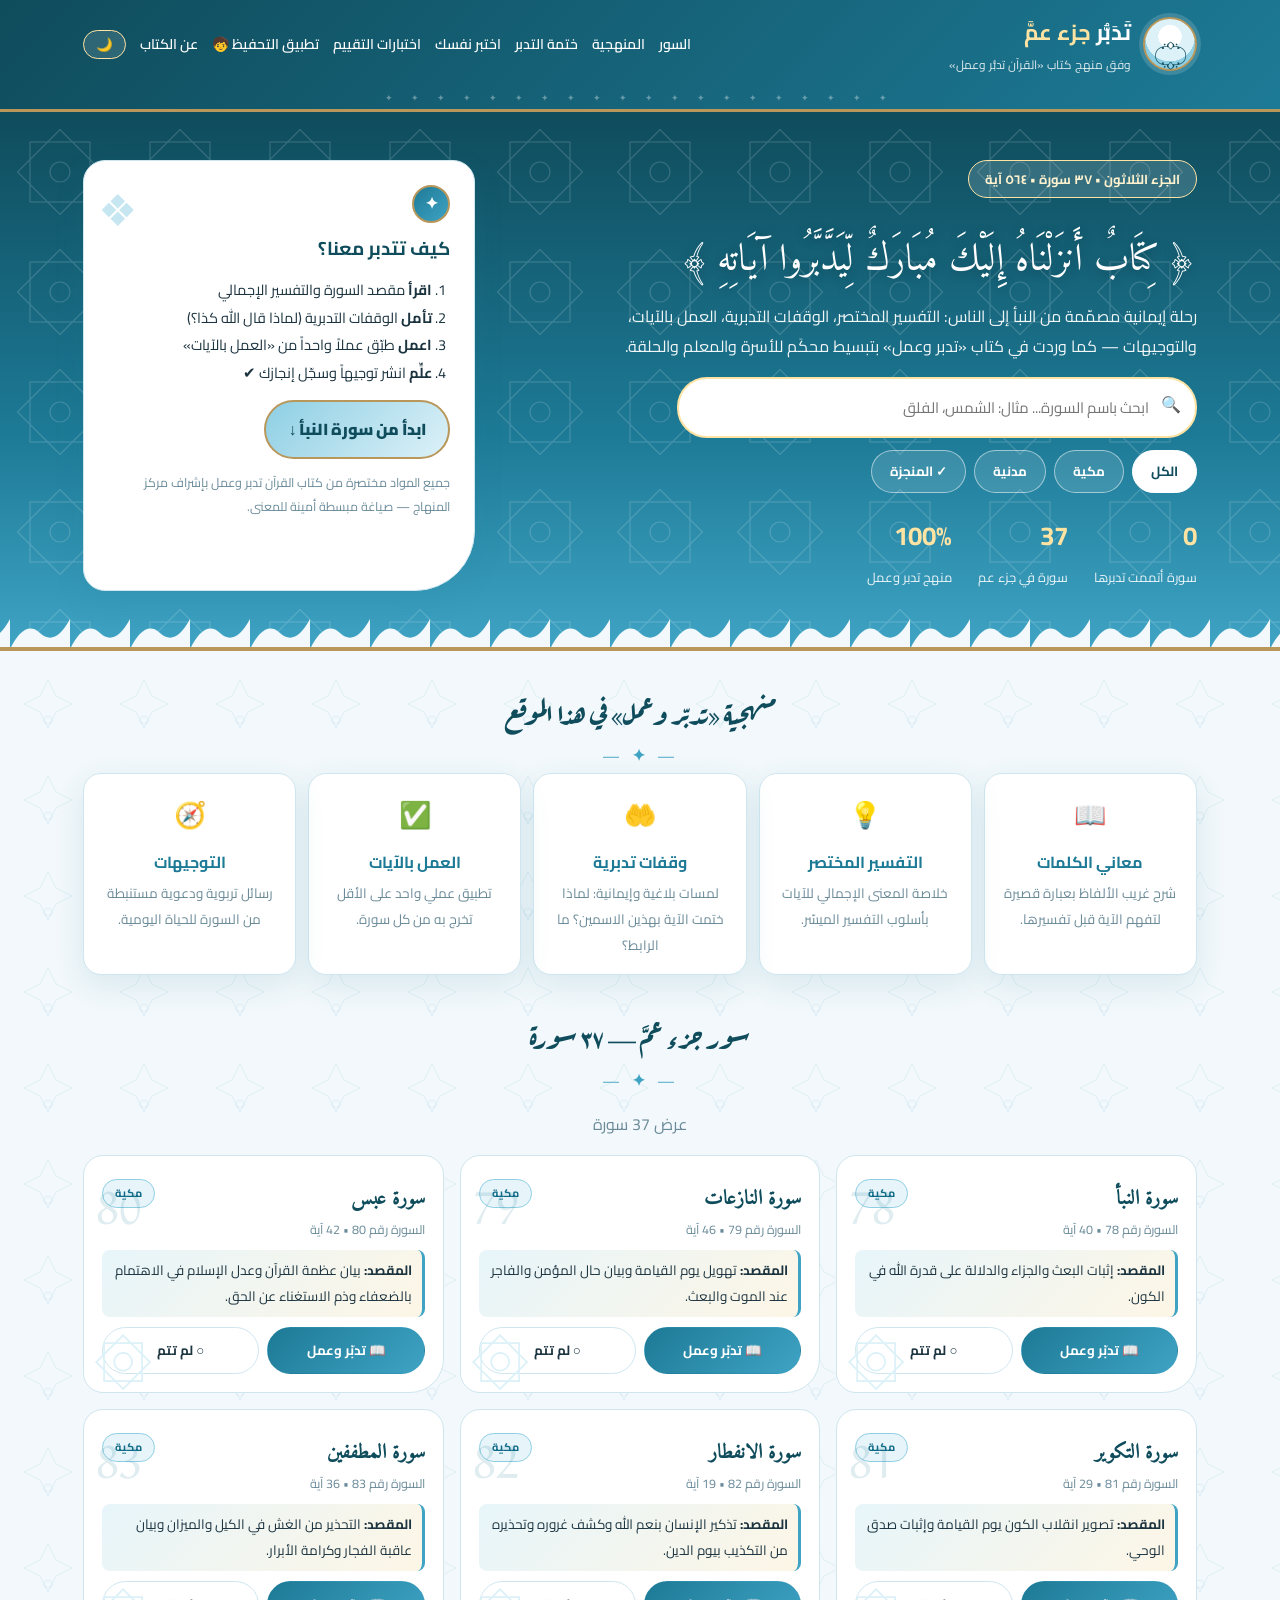
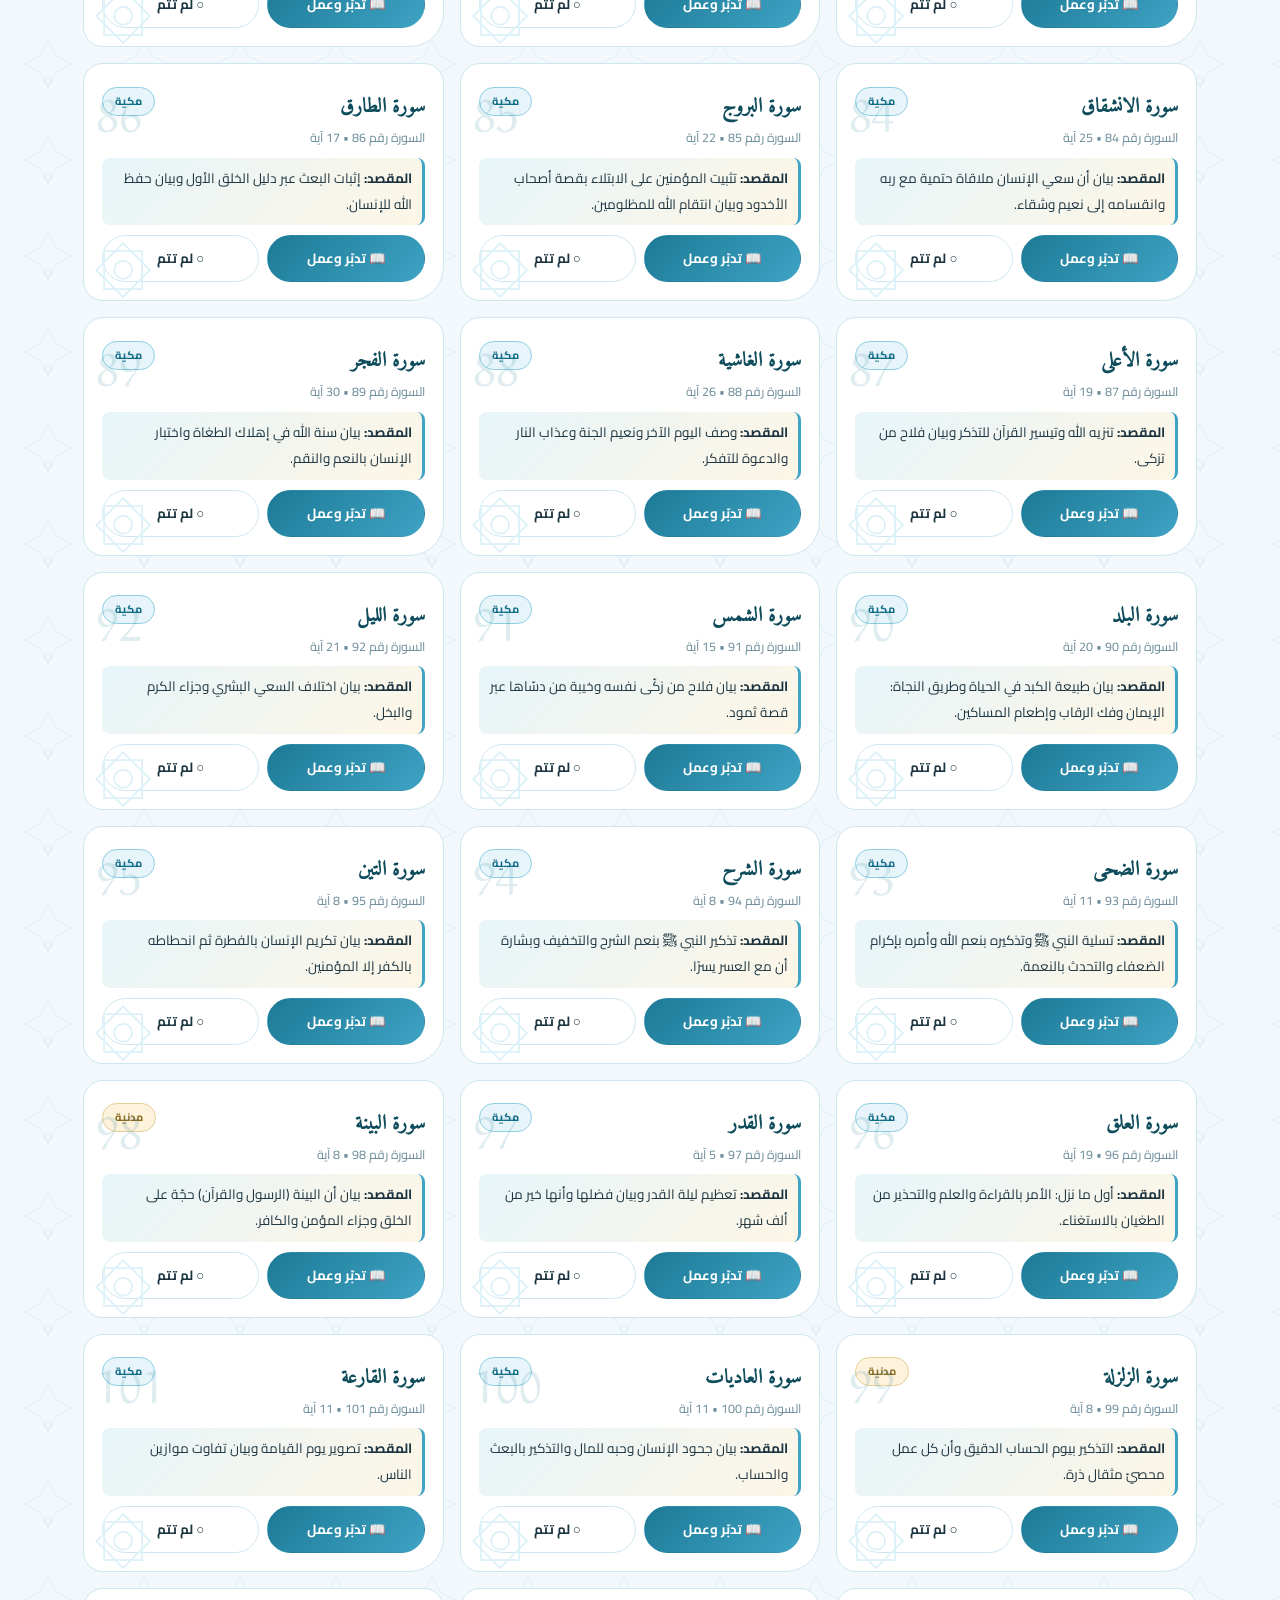
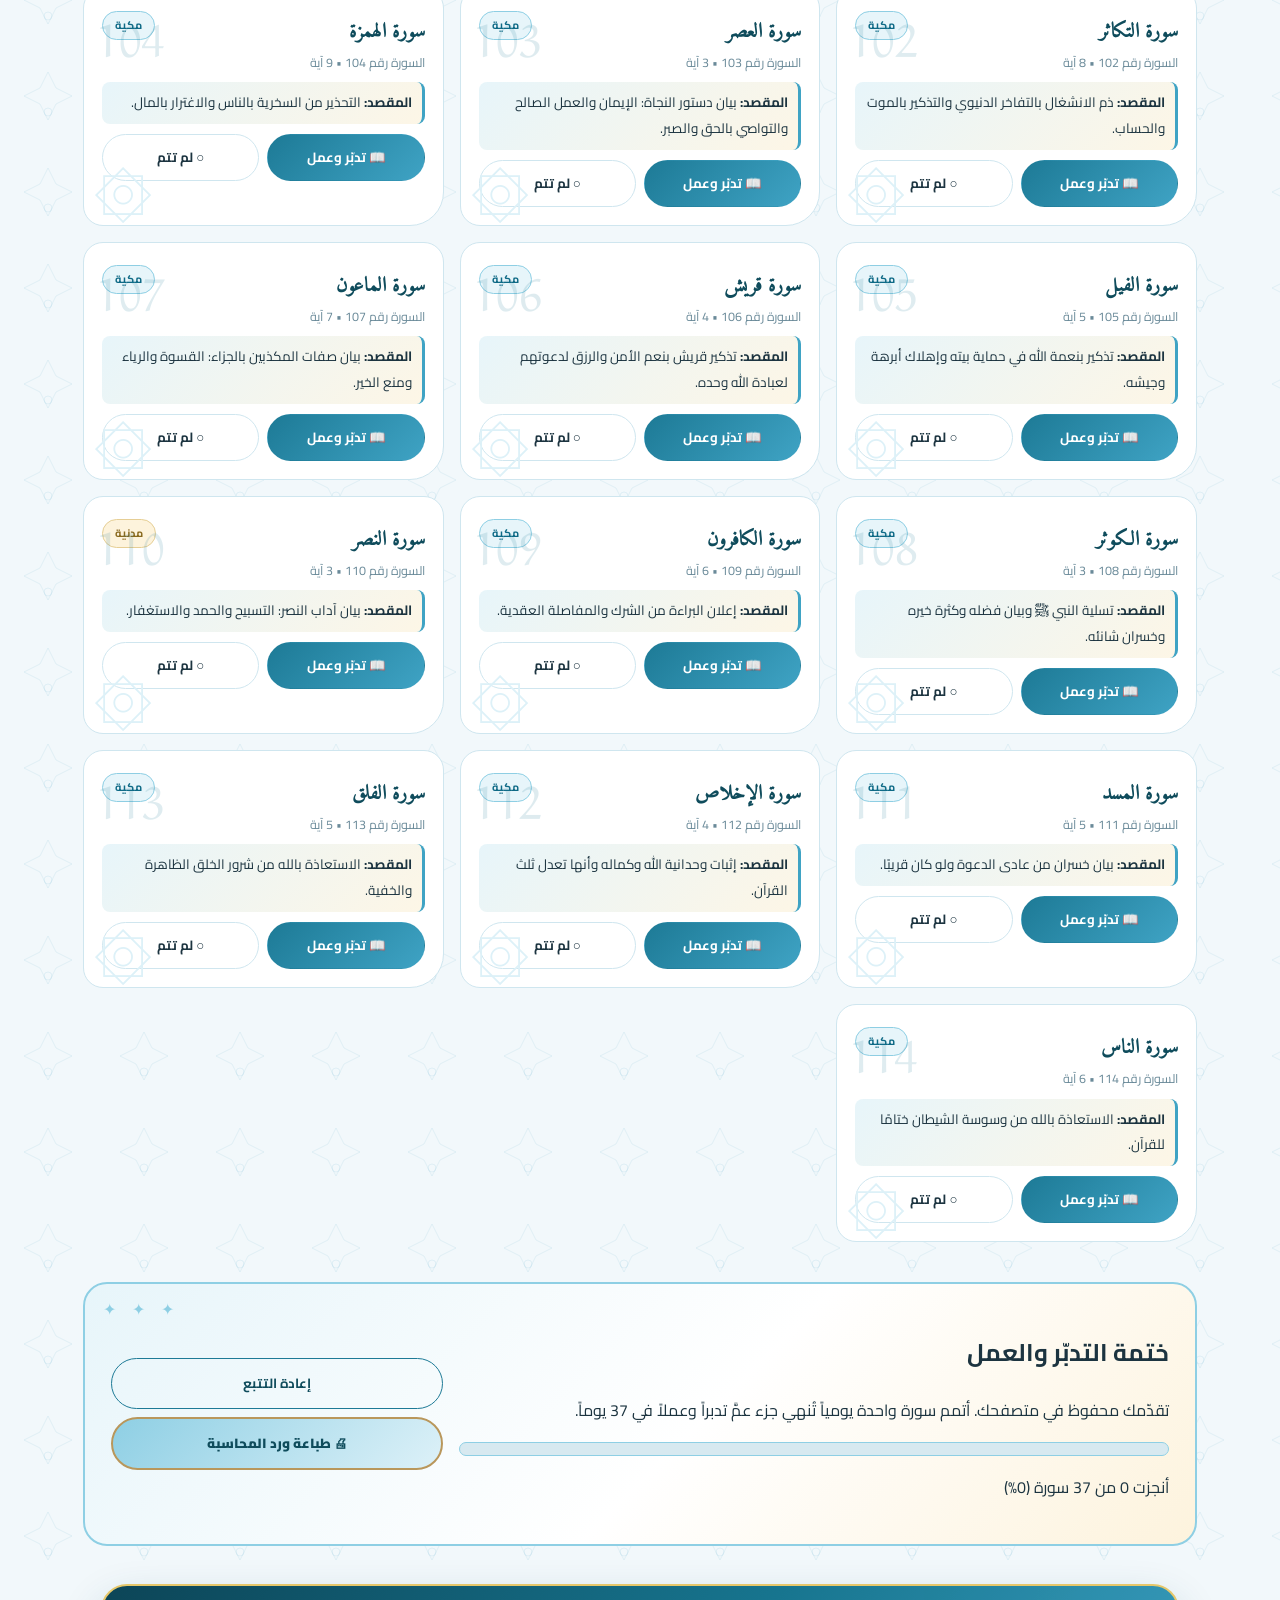
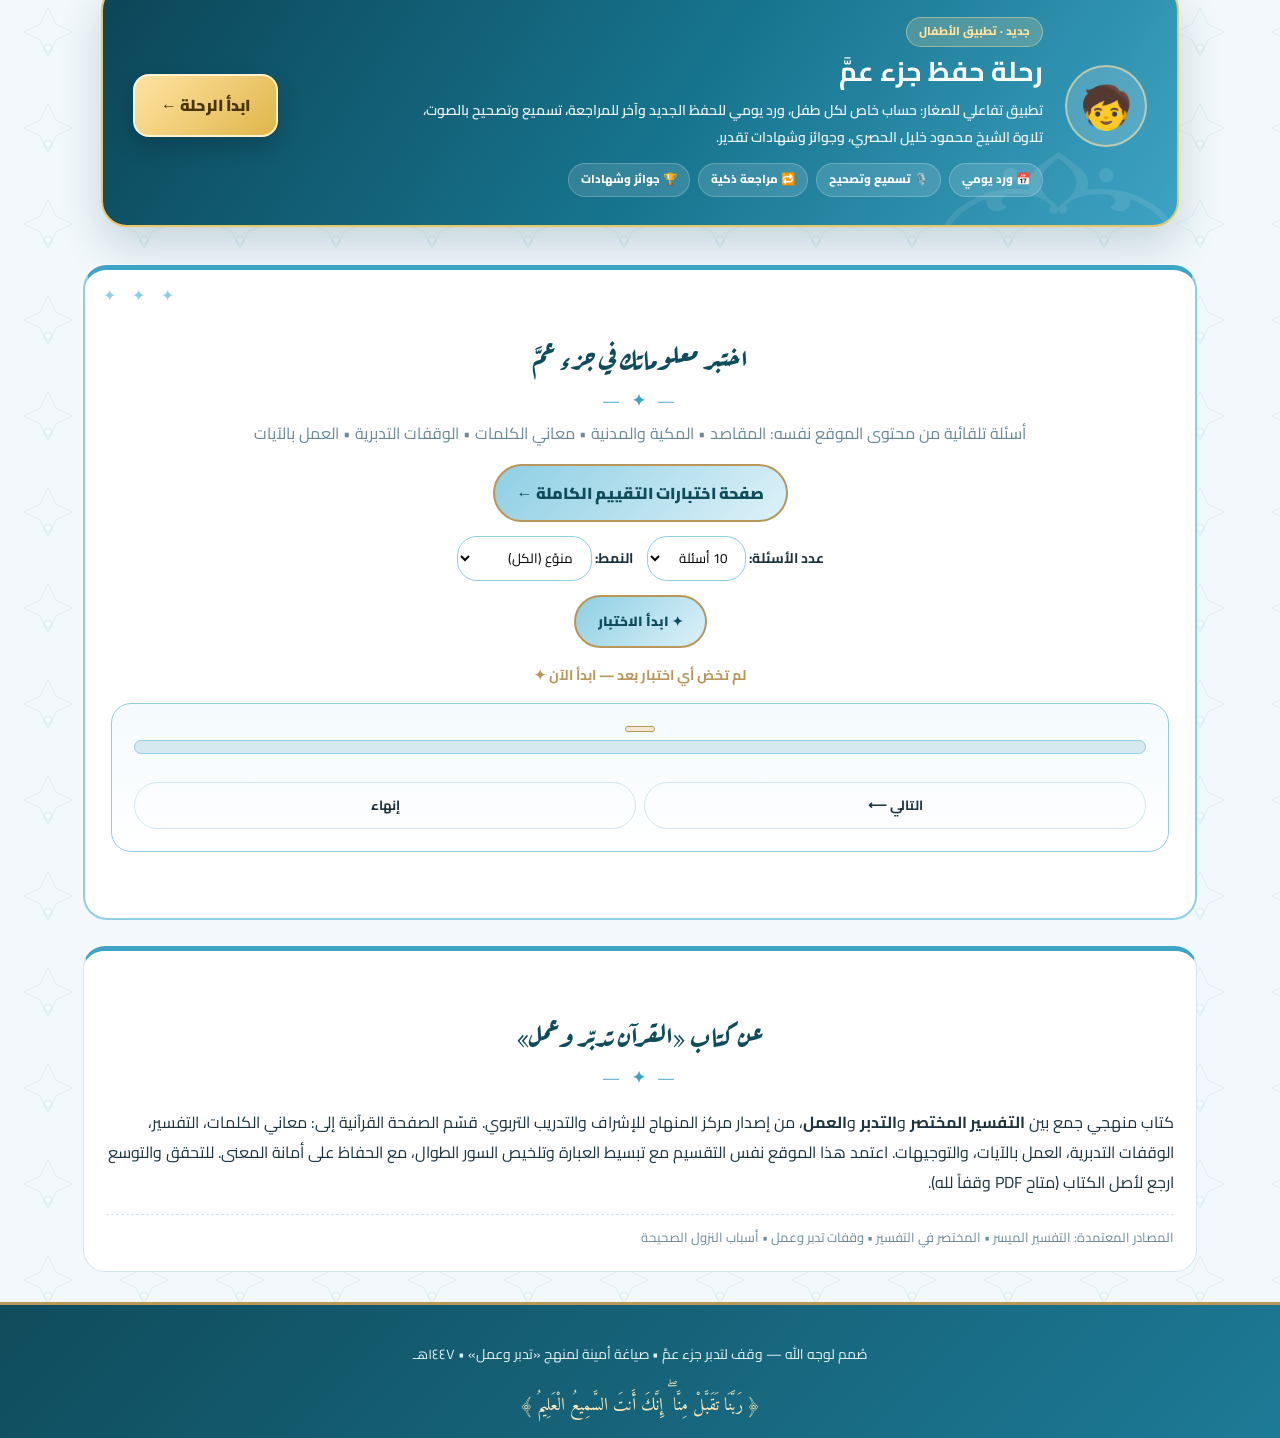
==== commit c74d646b: "Add kids memorization app: accounts, daily wird, SRS review, 4 recitation test modes, Husary audio, " ====
--- a/index.html
+++ b/index.html
@@ -4,6 +4,15 @@
 <meta charset="UTF-8">
 <meta name="viewport" content="width=device-width, initial-scale=1.0">
 <title>تفسير جزء عم | تدبّر وعمل</title>
+<link rel="manifest" href="manifest.webmanifest">
+<meta name="theme-color" content="#0f4c5c">
+<meta name="apple-mobile-web-app-capable" content="yes">
+<meta name="apple-mobile-web-app-status-bar-style" content="black-translucent">
+<meta name="apple-mobile-web-app-title" content="جزء عم">
+<meta name="mobile-web-app-capable" content="yes">
+<meta name="description" content="تفسير مختصر لسور جزء العم وفق منهج «القرآن تدبّر وعمل» مع الوقفات التدبرية والعمل بالآيات واختبارات التقييم.">
+<link rel="icon" href="icons/icon-192.png" sizes="192x192">
+<link rel="apple-touch-icon" href="icons/apple-touch-icon.png">
 <link rel="preconnect" href="https://fonts.googleapis.com">
 <link href="https://fonts.googleapis.com/css2?family=Amiri+Quran&family=Cairo:wght@300;400;600;700;900&family=Aref+Ruqaa:wght@400;700&display=swap" rel="stylesheet">
 <link rel="stylesheet" href="styles.css">
@@ -24,6 +33,7 @@
       <a href="#khatma">ختمة التدبر</a>
       <a href="#quiz">اختبر نفسك</a>
       <a href="quiz.html">اختبارات التقييم</a>
+      <a href="kids.html">تطبيق التحفيظ 🧒</a>
       <a href="#about">عن الكتاب</a>
       <button id="themeBtn" title="الوضع الليلي">🌙</button>
     </nav>
@@ -102,6 +112,24 @@
         <button id="resetBtn" class="btn-ghost">إعادة التتبع</button>
         <button id="printBtn" class="btn-gold" onclick="window.print()">🖨 طباعة ورد المحاسبة</button>
       </div>
+    </div>
+  </section>
+
+  <section id="kids" class="kids-sec">
+    <div class="kids-promo">
+      <div class="kids-promo-ico" aria-hidden="true">🧒</div>
+      <div class="kids-promo-txt">
+        <span class="kids-promo-badge">جديد · تطبيق الأطفال</span>
+        <h2>رحلة حفظ جزء عمَّ</h2>
+        <p>تطبيق تفاعلي للصغار: حساب خاص لكل طفل، ورد يومي للحفظ الجديد وآخر للمراجعة، تسميع وتصحيح بالصوت، تلاوة الشيخ محمود خليل الحصري، وجوائز وشهادات تقدير.</p>
+        <div class="kids-promo-feats">
+          <span>📅 ورد يومي</span>
+          <span>🎙️ تسميع وتصحيح</span>
+          <span>🔁 مراجعة ذكية</span>
+          <span>🏆 جوائز وشهادات</span>
+        </div>
+      </div>
+      <a href="kids.html" class="kids-promo-btn">ابدأ الرحلة ←</a>
     </div>
   </section>
 
@@ -173,5 +201,6 @@
 <script src="surahs-data.js"></script>
 <script src="app.js"></script>
 <script src="quiz.js"></script>
+<script src="pwa.js"></script>
 </body>
 </html>
--- a/styles.css
+++ b/styles.css
@@ -168,6 +168,30 @@
 .quiz-more{text-align:center;margin:14px 0 0}
 
 /* =======================================================
+   PWA — شريط التثبيت والتنبيهات
+   ======================================================= */
+.pwa-install,.pwa-update{position:fixed;left:50%;transform:translateX(-50%);bottom:16px;z-index:200;
+  display:flex;align-items:center;gap:12px;width:min(560px,calc(100% - 24px));
+  background:linear-gradient(135deg,#0f4c5c,#1d7a96);color:#fff;border:2px solid var(--gold);
+  border-radius:22px;padding:12px 16px;box-shadow:0 14px 34px rgba(15,76,92,.4)}
+.pwa-update{background:var(--card);color:var(--ink);border-color:var(--sky500);justify-content:space-between;flex-wrap:wrap}
+.pwa-ico{font-size:26px;line-height:1}
+.pwa-txt{flex:1;min-width:0}
+.pwa-txt b{display:block;font-size:14.5px}
+.pwa-txt small{display:block;font-size:11.5px;opacity:.85;margin-top:2px}
+.pwa-btn{font-family:inherit;font-weight:800;font-size:13.5px;padding:9px 18px;border-radius:30px;cursor:pointer;
+  border:2px solid #ffe3a3;background:#ffe3a3;color:#0f4c5c;white-space:nowrap}
+.pwa-btn:hover{filter:brightness(1.07)}
+.pwa-update .pwa-btn{border-color:var(--sky500);background:linear-gradient(135deg,var(--sky700),var(--sky500));color:#fff}
+.pwa-x{background:transparent;border:none;color:#fff;font-size:15px;cursor:pointer;opacity:.8;padding:4px}
+.pwa-x:hover{opacity:1}
+.pwa-install-mini{position:fixed;left:14px;bottom:16px;z-index:150;width:46px;height:46px;border-radius:50%;
+  background:linear-gradient(135deg,#0f4c5c,#1d7a96);color:#fff;border:2px solid var(--gold);font-size:20px;
+  cursor:pointer;box-shadow:0 8px 20px rgba(15,76,92,.35);display:grid;place-items:center}
+.pwa-install-mini:active{transform:scale(.94)}
+@media(max-width:560px){.pwa-install{flex-wrap:wrap;gap:8px}.pwa-btn{padding:8px 14px}}
+
+/* =======================================================
    صفحة الاختبارات المنفصلة (quiz.html)
    ======================================================= */
 nav a.active{color:#ffe3a3;border-bottom:2px solid #ffe3a3;padding-bottom:2px}
@@ -334,3 +358,35 @@
   .ex-exam-bar{position:static}
   .ex-card{box-shadow:none}
 }
+
+/* ===== بانر تطبيق الأطفال (الرئيسية) ===== */
+.kids-sec{max-width:1150px;margin:38px auto;padding:0 18px}
+.kids-promo{position:relative;overflow:hidden;display:flex;align-items:center;gap:22px;flex-wrap:wrap;
+  padding:28px 30px;border-radius:26px;
+  background:linear-gradient(125deg,#0c4557 0%,#17758f 55%,#3fa3c4 100%);
+  border:2px solid #e6c76a;color:#fff;box-shadow:0 18px 44px rgba(15,76,92,.2)}
+.kids-promo::after{content:'۝';position:absolute;inset-inline-start:-16px;bottom:-56px;
+  font-family:'Amiri Quran',serif;font-size:210px;line-height:1;opacity:.09;pointer-events:none}
+.kids-promo > *{position:relative;z-index:1}
+.kids-promo-ico{width:82px;height:82px;flex:0 0 auto;border-radius:50%;display:grid;place-items:center;font-size:42px;
+  background:rgba(255,255,255,.16);border:2px solid rgba(255,227,163,.6)}
+.kids-promo-txt{flex:1;min-width:260px}
+.kids-promo-badge{display:inline-block;padding:3px 12px;border-radius:999px;font-size:11.5px;font-weight:800;
+  background:rgba(255,227,163,.2);color:#ffe3a3;border:1px solid rgba(255,227,163,.4);margin-bottom:6px}
+.kids-promo h2{margin:0 0 6px;font-size:27px;line-height:1.4}
+.kids-promo p{margin:0;font-size:14px;line-height:1.95;opacity:.92;font-weight:600;max-width:640px}
+.kids-promo-feats{display:flex;gap:8px;flex-wrap:wrap;margin-top:12px}
+.kids-promo-feats span{font-size:11.5px;font-weight:800;padding:5px 12px;border-radius:999px;
+  background:rgba(255,255,255,.13);border:1px solid rgba(255,255,255,.22)}
+.kids-promo-btn{flex:0 0 auto;display:inline-flex;align-items:center;justify-content:center;gap:8px;
+  background:linear-gradient(135deg,#ffe3a3,#e0b64a);color:#4a3603;font-weight:900;font-size:16px;
+  padding:14px 26px;border-radius:16px;text-decoration:none;border:2px solid #fff3cf;
+  box-shadow:0 10px 22px rgba(0,0,0,.18);transition:transform .15s ease,box-shadow .15s ease}
+.kids-promo-btn:hover{transform:translateY(-3px);box-shadow:0 16px 30px rgba(0,0,0,.24)}
+@media(max-width:760px){
+  .kids-sec{margin:28px auto}
+  .kids-promo{padding:22px;gap:16px;border-radius:22px}
+  .kids-promo-ico{width:62px;height:62px;font-size:32px}
+  .kids-promo h2{font-size:22px}
+  .kids-promo-btn{width:100%}
+}
